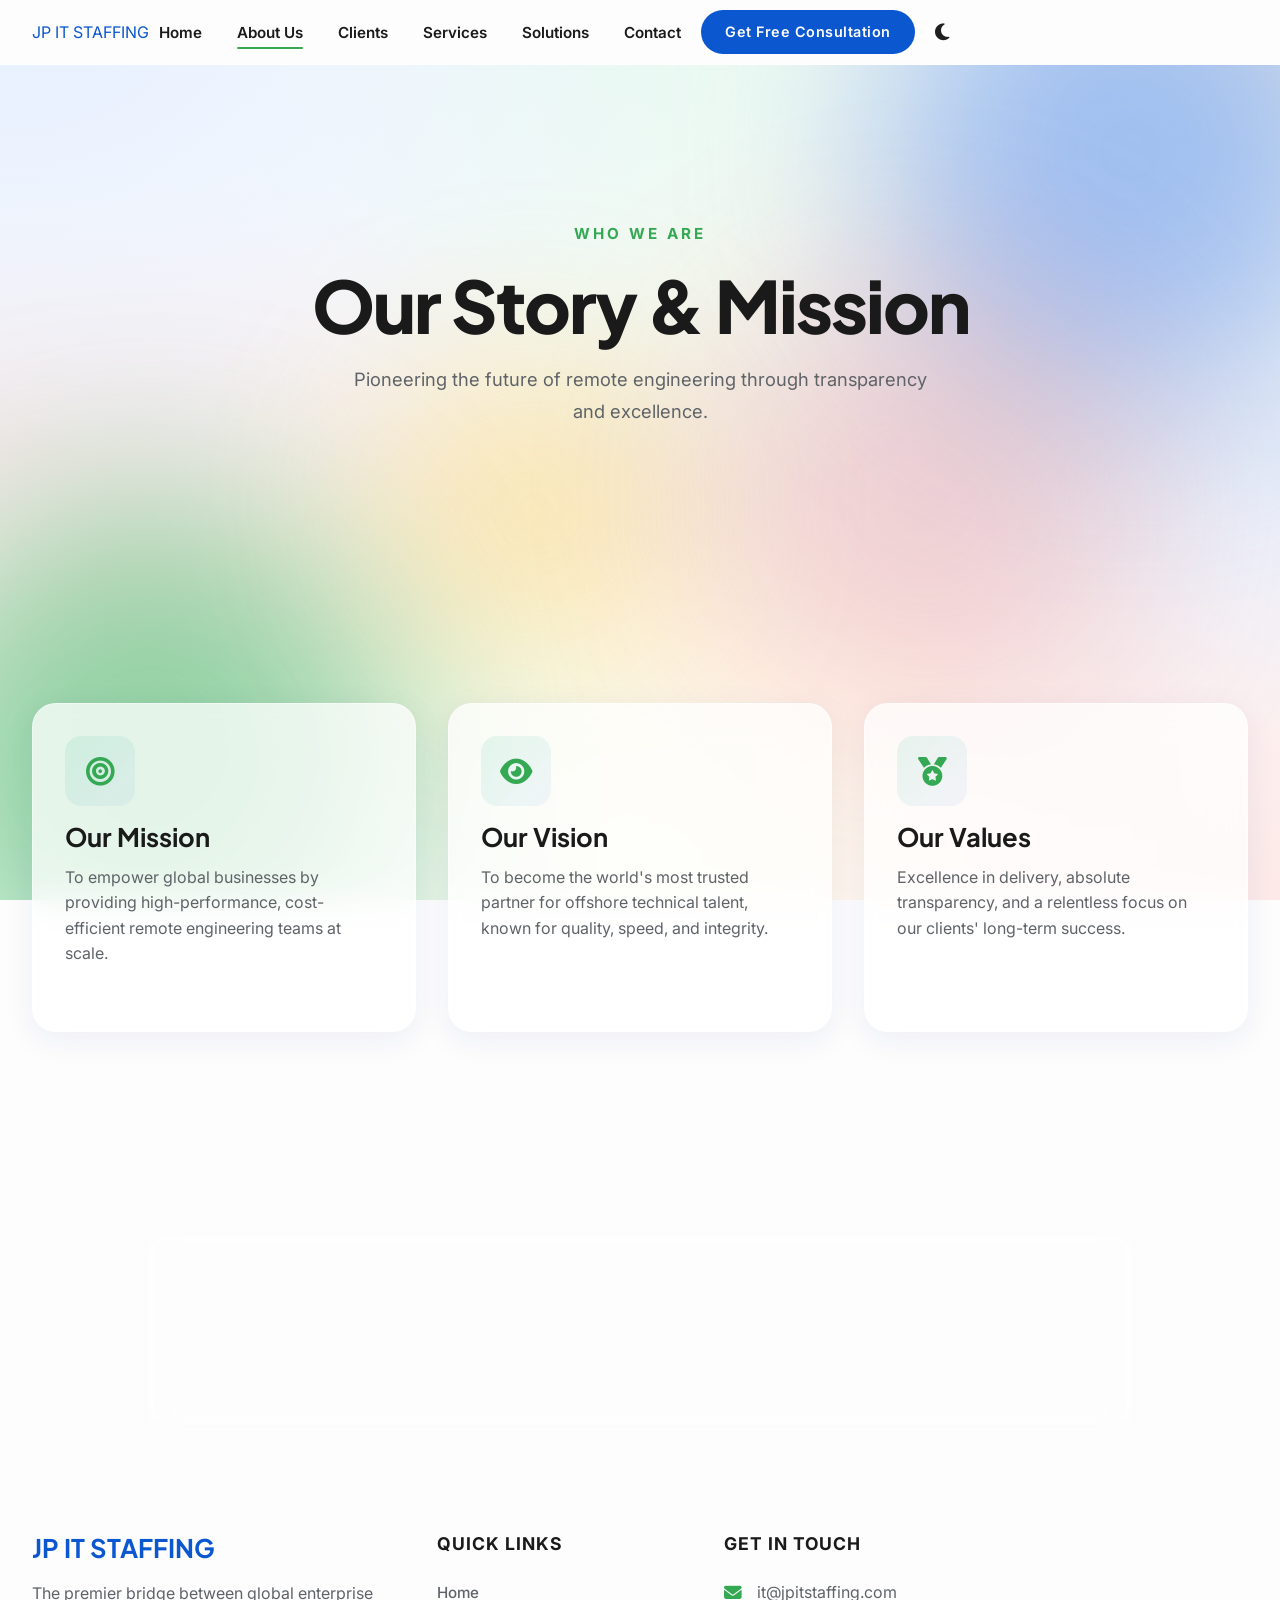
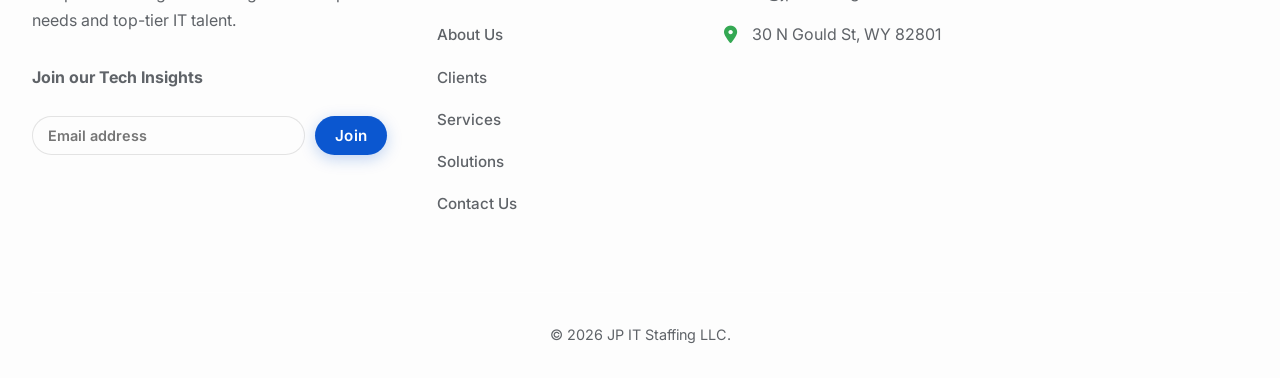
==== about.html @ 54b579f3 "added index.html" ====
<!DOCTYPE html>
<html lang="en" data-theme="light">
<head>
    <meta charset="UTF-8">
    <meta name="viewport" content="width=device-width, initial-scale=1.0">
    <meta name="description" content="About JP IT Staffing - Our Mission, Vision and Values. Bridging Global Potential with Top-Tier IT Talent.">
    <title>About Us | JP IT STAFFING</title>
    <link rel="preconnect" href="https://fonts.googleapis.com">
    <link rel="preconnect" href="https://fonts.gstatic.com" crossorigin>
    <link href="https://fonts.googleapis.com/css2?family=Inter:wght@300;400;500;600;700&family=Plus+Jakarta+Sans:wght@600;700;800&display=swap" rel="stylesheet">
    <link rel="stylesheet" href="https://cdnjs.cloudflare.com/ajax/libs/font-awesome/6.4.0/css/all.min.css">
    <link rel="stylesheet" href="style.css">
</head>
<body>
    <div class="background-decor" aria-hidden="true">
        <div class="shape-blob blob-1"></div>
        <div class="shape-blob blob-2"></div>
        <div class="shape-blob blob-3"></div>
        <div class="shape-blob blob-4"></div>
    </div>

    <!-- Header -->
    <!-- Header Top Utility Bar -->
    <div class="header-top">
        <div class="container">
            <a href="#"><i class="far fa-question-circle"></i> Help & FAQs</a>
            <a href="contact.html"><i class="far fa-paper-plane"></i> Contact us</a>
        </div>
    </div>

    <header id="header" class="header blur-header">
        <div class="container">
            <div class="logo">
                <a href="index.html">JP IT STAFFING</a>
            </div>
            <nav class="nav-menu">
                <ul>
                    <li><a href="index.html">Home</a></li>
                    <li><a href="about.html" class="active">About Us</a></li>
                    <li><a href="clients.html">Clients</a></li>
                    <li><a href="services.html">Services</a></li>
                    <li><a href="solutions.html">Solutions</a></li>
                    <li><a href="contact.html">Contact</a></li>
                </ul>
            </nav>
            <div class="nav-actions">
                <a href="contact.html" class="btn btn-nav">Get Free Consultation</a>
                <button id="theme-toggle" class="theme-toggle" aria-label="Toggle Dark Mode">
                    <i class="fas fa-moon"></i>
                </button>
                <div class="mobile-toggle">
                    <i class="fas fa-bars"></i>
                </div>
            </div>
        </div>
    </header>

    <!-- Page Title / Hero Lite -->
    <section class="section bg-gradient-light pt-xl">
        <div class="container">
            <div class="section-title text-center fade-in">
                <span class="subtitle">Who We Are</span>
                <h1>Our Story & Mission</h1>
                <p class="section-desc">Pioneering the future of remote engineering through transparency and excellence.</p>
            </div>
        </div>
    </section>

    <!-- 05: About Us (Trust Section) -->
    <section id="about" class="section">
        <div class="container">
            <div class="cards-grid">
                <article class="glass-card feature-card fade-in-up">
                    <div class="card-icon-wrapper"><i class="fas fa-bullseye"></i></div>
                    <h3>Our Mission</h3>
                    <p>To empower global businesses by providing high-performance, cost-efficient remote engineering teams at scale.</p>
                </article>
                <article class="glass-card feature-card fade-in-up delay-1">
                    <div class="card-icon-wrapper"><i class="fas fa-eye"></i></div>
                    <h3>Our Vision</h3>
                    <p>To become the world's most trusted partner for offshore technical talent, known for quality, speed, and integrity.</p>
                </article>
                <article class="glass-card feature-card fade-in-up delay-2">
                    <div class="card-icon-wrapper"><i class="fas fa-medal"></i></div>
                    <h3>Our Values</h3>
                    <p>Excellence in delivery, absolute transparency, and a relentless focus on our clients' long-term success.</p>
                </article>
            </div>
        </div>
    </section>

    <!-- Strategic CTA Section -->
    <section class="cta-section">
        <div class="container">
            <div class="glass-card cta-banner fade-in-up">
                <div class="cta-text">
                    <h2>Ready to Build Your <span class="text-gradient">Core Team?</span></h2>
                    <p>Connect with our strategists to define your talent roadmap.</p>
                </div>
                <div class="cta-actions">
                    <a href="contact.html" class="btn btn-primary glow-btn">Start the Conversation</a>
                </div>
            </div>
        </div>
    </section>

    <!-- Footer -->
    <footer id="contact" class="footer">
        <div class="container footer-content">
            <div class="footer-grid">
                <div class="footer-col brand-col">
                    <h3>JP IT STAFFING</h3>
                    <p>The premier bridge between global enterprise needs and top-tier IT talent.</p>
                    <div class="footer-newsletter">
                        <p><strong>Join our Tech Insights</strong></p>
                        <form class="newsletter-form" id="newsletter-form">
                            <input type="email" name="email" placeholder="Email address" class="form-control" required>
                            <button type="submit" class="btn btn-primary btn-sm">Join</button>
                        </form>
                    </div>
                </div>

                <div class="footer-col">
                    <h4>Quick Links</h4>
                    <ul>
                        <li><a href="index.html">Home</a></li>
                        <li><a href="about.html">About Us</a></li>
                        <li><a href="clients.html">Clients</a></li>
                        <li><a href="services.html">Services</a></li>
                        <li><a href="solutions.html">Solutions</a></li>
                        <li><a href="contact.html">Contact Us</a></li>
                    </ul>
                </div>

                <div class="footer-col">
                    <h4>Get In Touch</h4>
                    <ul class="contact-list">
                        <li><i class="fas fa-envelope"></i> it@jpitstaffing.com</li>
                        <li><i class="fas fa-map-marker-alt"></i> 30 N Gould St, WY 82801</li>
                    </ul>
                </div>
            </div>
            <div class="footer-bottom">
                <p>&copy; 2026 JP IT Staffing LLC.</p>
            </div>
        </div>
    </footer>

    <!-- Discovery Call Modal -->
    <div id="discovery-modal" class="modal-overlay hidden">
        <div class="modal-content glass-card scale-up">
            <button class="modal-close" id="close-discovery-modal"><i class="fas fa-times"></i></button>
            <h2>Book Your Discovery Call</h2>
            <form id="discovery-form" class="modal-form">
                <input type="text" name="name" placeholder="Full Name" class="form-control" required>
                <input type="email" name="email" placeholder="Company Email" class="form-control" required>
                <textarea name="message" placeholder="Requirements..." class="form-control" rows="3"></textarea>
                <button type="submit" class="btn btn-primary glow-btn btn-wide">Submit Requirement</button>
            </form>
        </div>
    </div>

    <script src="script.js"></script>
</body>
</html>
---- style.css ----
/* ========================================
   VARIABLES & BASE STYLES
   ======================================== */
:root {
    /* Ultra Modern Premium Palette */
    --primary-color: #0b57d0;
    /* Google Blue */
    --primary-deep: #062e6b;
    --primary-light: #e8f0fe;
    --secondary-color: #34a853;
    /* Google Green */
    --accent-blue: #4285f4;
    --accent-glow: rgba(66, 133, 244, 0.2);

    /* Colorful Mesh Palette */
    --mesh-1: hsla(217, 100%, 95%, 1);
    --mesh-2: hsla(142, 69%, 95%, 1);
    --mesh-3: hsla(45, 100%, 95%, 1);
    --mesh-4: hsla(4, 82%, 95%, 1);

    /* Text & Surfaces */
    --text-main: #1f1f1f;
    --text-light: #5f6368;
    --text-heading: #1a1a1a;
    --bg-white: #fdfdfd;
    /* Refined Premium White */
    --bg-surface: #f8f9fa;
    --bg-gradient: linear-gradient(180deg, #ffffff 0%, #f1f3f4 100%);

    /* Glassmorphism Refined */
    --glass-bg: rgba(255, 255, 255, 0.75);
    --glass-border: rgba(255, 255, 255, 0.4);
    --glass-shadow: 0 8px 32px 0 rgba(31, 38, 135, 0.07);

    /* Typography */
    --font-heading: 'Plus Jakarta Sans', sans-serif;
    --font-body: 'Inter', sans-serif;

    /* FX & Transitions */
    --radius-lg: 32px;
    --radius-md: 24px;
    --transition: all 0.4s cubic-bezier(0.4, 0, 0.2, 1);
    --transition-spring: all 0.6s cubic-bezier(0.34, 1.56, 0.64, 1);

    /* Whitespace */
    --spacing-xs: 8px;
    --spacing-sm: 16px;
    --spacing-md: 32px;
    --spacing-lg: 64px;
    --spacing-xl: 96px;
}

/* ========================================
   DARK MODE
   ======================================== */
[data-theme="dark"] {
    --primary-color: #a8c7fa;
    /* Light Google Blue for Dark Mode */
    --primary-light: rgba(11, 87, 208, 0.3);
    --secondary-color: #6dd58c;
    /* Lighter green for dark bg */
    --accent-glow: rgba(168, 199, 250, 0.15);

    /* Dark Mesh Palette */
    --mesh-1: hsla(217, 100%, 12%, 1);
    --mesh-2: hsla(142, 69%, 10%, 1);
    --mesh-3: hsla(45, 100%, 10%, 1);
    --mesh-4: hsla(4, 82%, 10%, 1);

    --bg-white: #0f172a;
    /* Deep Midnight Surface */
    --bg-gradient-light: linear-gradient(135deg, #1e293b 0%, #0f172a 100%);
    --text-main: #e2e8f0;
    /* High contrast light text */
    --text-light: #94a3b8;
    --text-heading: #ffffff;

    --glass-bg: rgba(255, 255, 255, 0.03);
    --glass-border: rgba(255, 255, 255, 0.08);

    --shadow-soft: 0 4px 12px rgba(0, 0, 0, 0.5);
    --shadow-hover: 0 12px 32px rgba(0, 0, 0, 0.6);
}

* {
    margin: 0;
    padding: 0;
    box-sizing: border-box;
}

html {
    scroll-behavior: smooth;
}

body {
    font-family: var(--font-body);
    color: var(--text-main);
    line-height: 1.7;
    background-color: var(--bg-white);
    background-image:
        radial-gradient(at 0% 0%, var(--mesh-1) 0, transparent 45%),
        radial-gradient(at 50% 0%, var(--mesh-2) 0, transparent 45%),
        radial-gradient(at 100% 0%, var(--mesh-3) 0, transparent 45%),
        radial-gradient(at 0% 50%, var(--mesh-4) 0, transparent 45%),
        radial-gradient(at 100% 50%, var(--mesh-1) 0, transparent 45%),
        radial-gradient(at 0% 100%, var(--mesh-2) 0, transparent 45%),
        radial-gradient(at 50% 100%, var(--mesh-3) 0, transparent 45%),
        radial-gradient(at 100% 100%, var(--mesh-4) 0, transparent 45%);
    background-attachment: fixed;
    overflow-x: hidden;
    -webkit-font-smoothing: antialiased;
    transition: background-color 0.4s ease, color 0.4s ease;
}

h1,
h2,
h3,
h4,
h5,
h6 {
    font-family: var(--font-heading);
    color: var(--text-heading);
    line-height: 1.2;
    margin-bottom: var(--spacing-sm);
}

a {
    text-decoration: none;
    color: var(--primary-color);
    transition: var(--transition);
}

ul {
    list-style: none;
}

.container {
    max-width: 1280px;
    margin: 0 auto;
    padding: 0 var(--spacing-md);
}

.section {
    padding: var(--spacing-xl) 0;
}

.section-padded-large {
    padding: 160px 0;
}

.bg-gradient-light {
    background: var(--bg-gradient-light);
}

.text-center {
    text-align: center;
}

.text-gradient {
    background: var(--gradient-text);
    -webkit-background-clip: text;
    -webkit-text-fill-color: transparent;
    background-clip: text;
}

.mt-3 {
    margin-top: var(--spacing-md);
}

.mt-auto {
    margin-top: auto;
}

/* ========================================
   GLASSMORPHISM & CARDS
   ======================================== */
.glass-card {
    background: var(--glass-bg);
    backdrop-filter: blur(16px);
    -webkit-backdrop-filter: blur(16px);
    border: 1px solid var(--glass-border);
    border-radius: var(--radius-md);
    box-shadow: var(--glass-shadow);
    transition: var(--transition-spring);
    overflow: hidden;
}

.glass-card:hover {
    transform: translateY(-12px) scale(1.02);
    box-shadow: 0 20px 40px rgba(0, 0, 0, 0.1);
    border-color: var(--primary-color);
}

/* ========================================
   TYPOGRAPHY
   ======================================== */
.section-title {
    margin-bottom: var(--spacing-lg);
}

.section-title .subtitle {
    display: inline-block;
    font-family: var(--font-body);
    font-size: 0.95rem;
    color: var(--secondary-color);
    text-transform: uppercase;
    letter-spacing: 3px;
    margin-bottom: 15px;
    font-weight: 700;
}

.section-title h1 {
    font-size: 4.5rem;
    color: var(--text-heading);
    margin-bottom: var(--spacing-sm);
    letter-spacing: -2px;
    font-weight: 800;
}

.section-title h2 {
    font-size: 3rem;
    margin-bottom: 20px;
}

.pt-xl {
    padding-top: 180px !important;
    padding-bottom: 100px !important;
}

.section-desc {
    max-width: 600px;
    margin: 0 auto;
    font-size: 1.15rem;
    color: var(--text-light);
}

.lead-text {
    font-size: 1.25rem;
    color: var(--text-main);
    margin-bottom: var(--spacing-md);
}

/* ========================================
   BUTTONS & MICRO-INTERACTIONS
   ======================================== */
.btn {
    display: inline-flex;
    align-items: center;
    justify-content: center;
    padding: 16px 36px;
    border-radius: 50px;
    font-family: var(--font-body);
    font-weight: 600;
    font-size: 1.05rem;
    letter-spacing: 0.5px;
    transition: var(--transition);
    cursor: pointer;
    border: none;
    outline: none;
    position: relative;
    overflow: hidden;
}

.btn-sm {
    padding: 10px 24px;
    font-size: 0.95rem;
}

.btn-wide {
    width: 100%;
}

.btn-primary {
    background: var(--primary-color);
    color: #ffffff;
    box-shadow: 0 4px 15px rgba(11, 87, 208, 0.25);
}

.btn-secondary {
    background: transparent;
    color: var(--primary-color);
    border: 2px solid var(--primary-color);
}

[data-theme="dark"] .btn-secondary {
    color: #ffffff;
    border: 2px solid #ffffff;
}

/* Dark Mode Toggle */
.theme-toggle {
    background: transparent;
    border: none;
    color: var(--text-main);
    font-size: 1.2rem;
    cursor: pointer;
    transition: var(--transition);
}

.theme-toggle:hover {
    color: var(--secondary-color);
    transform: rotate(15deg);
}

/* Header Adjustments */
/* Global Header Utility Bar */
.header-top {
    background: #064ead;
    padding: 8px 0;
    border-bottom: 1px solid rgba(255, 255, 255, 0.1);
}

.header-top .container {
    display: flex;
    justify-content: flex-end;
    gap: 30px;
}

.header-top a {
    color: var(--text-light);
    font-size: 0.85rem;
    display: flex;
    align-items: center;
    gap: 8px;
    font-weight: 500;
}

[data-theme="dark"] .header-top a {
    color: rgba(255, 255, 255, 0.8);
}

.header-top a:hover {
    color: var(--primary-color);
}

.header {
    position: fixed;
    top: 40px;
    /* Offset for top bar */
    left: 0;
    width: 100%;
    z-index: 1000;
    transition: var(--transition);
    padding: 20px 0;
    background: transparent;
}

.header.blur-header {
    background: var(--bg-white);
    backdrop-filter: blur(12px);
    -webkit-backdrop-filter: blur(12px);
    border-bottom: 1px solid var(--glass-border);
    padding: 10px 0;
    top: 0;
    /* Sticky to top when scrolled */
}

[data-theme="dark"] .header.blur-header {
    background: rgba(0, 26, 61, 0.95);
}

.header .container {
    display: flex;
    align-items: center;
    gap: 20px;
}

.logo {
    margin-right: -10px;
}

.theme-toggle {
    margin-right: auto; /* Pushes the menu and actions to the right */
    background: transparent;
    border: none;
    color: var(--text-main);
    font-size: 1.2rem;
    cursor: pointer;
    transition: var(--transition);
    display: flex;
    align-items: center;
    justify-content: center;
    padding: 5px;
}

.nav-menu ul {
    display: flex;
    gap: 35px;
}

.nav-menu a {
    font-size: 0.95rem;
    font-weight: 600;
    color: var(--text-heading);
    position: relative;
    padding-bottom: 5px;
}

.nav-menu a::after {
    content: '';
    position: absolute;
    bottom: -2px;
    left: 0;
    width: 0%;
    height: 2px;
    background-color: var(--secondary-color);
    transition: var(--transition);
    border-radius: 2px;
}

.nav-menu a:hover::after,
.nav-menu a.active::after {
    width: 100%;
}

.nav-actions {
    display: flex;
    align-items: center;
    gap: 15px;
}

.mobile-toggle {
    display: none; /* Hide on desktop */
    font-size: 1.5rem;
    cursor: pointer;
    color: var(--text-heading);
    padding: 5px;
}

.btn-nav {
    padding: 10px 24px;
    font-size: 0.9rem;
    background: var(--primary-color);
    color: white;
}

.btn-nav:hover {
    background: var(--secondary-color);
    transform: translateY(-2px);
    box-shadow: 0 6px 15px var(--accent-glow);
}

/* Header Colors for Contact Page Overlay */
.contact-page .header:not(.blur-header) .nav-menu a,
.contact-page .header:not(.blur-header) .theme-toggle,
.contact-page .header:not(.blur-header) .mobile-toggle,
.contact-page .header:not(.blur-header) .logo a {
    color: var(--primary-color);
}

/* ========================================
   NEW PREMIUM CONTACT PAGE UI
   ======================================== */
.contact-page-wrapper {
    min-height: 100vh;
    padding: 160px 0 100px;
    background: transparent;
    position: relative;
    overflow: hidden;
}

.contact-split-container {
    display: grid;
    grid-template-columns: 1fr 1.2fr;
    gap: 80px;
    align-items: flex-start;
}

.contact-info-side {
    z-index: 2;
}

.contact-info-side h1 {
    font-size: 4rem;
    margin-bottom: 24px;
    letter-spacing: -2px;
}

.contact-info-side .lead {
    font-size: 1.2rem;
    color: var(--text-light);
    margin-bottom: 48px;
    max-width: 500px;
}

.contact-methods-stack {
    display: flex;
    flex-direction: column;
    gap: 32px;
}

.contact-method-item {
    display: flex;
    align-items: flex-start;
    gap: 20px;
}

.method-icon {
    width: 60px;
    height: 60px;
    background: var(--primary-light);
    border-radius: 16px;
    display: flex;
    align-items: center;
    justify-content: center;
    color: var(--primary-color);
    font-size: 1.5rem;
    flex-shrink: 0;
}

.method-details h3 {
    font-size: 1.25rem;
    margin-bottom: 8px;
}

.method-details p {
    color: var(--text-light);
    font-size: 1rem;
}

.contact-form-side {
    z-index: 2;
}

.contact-form-card {
    padding: 60px;
    background: var(--glass-bg);
    border: 1px solid var(--glass-border);
    backdrop-filter: blur(20px);
    -webkit-backdrop-filter: blur(20px);
    border-radius: var(--radius-lg);
    box-shadow: 0 40px 100px rgba(0, 0, 0, 0.08);
}

.contact-form-card h2 {
    margin-bottom: 32px;
}

.form-grid {
    display: grid;
    grid-template-columns: 1fr 1fr;
    gap: 24px;
}

.form-full {
    grid-column: span 2;
}

.contact-form-card .form-control {
    width: 100%;
    padding: 18px 24px;
    background: rgba(255, 255, 255, 0.8);
    border: 1px solid rgba(0, 0, 0, 0.08);
    border-radius: 16px;
    font-size: 1rem;
    transition: var(--transition);
}

[data-theme="dark"] .contact-form-card .form-control {
    background: rgba(255, 255, 255, 0.05);
    border-color: rgba(255, 255, 255, 0.1);
    color: white;
}

.contact-form-card .form-control:focus {
    border-color: var(--primary-color);
    background: white;
    outline: none;
    box-shadow: 0 0 0 4px var(--accent-glow);
}

@media (max-width: 992px) {
    .contact-split-container {
        grid-template-columns: 1fr;
        gap: 60px;
    }

    .contact-info-side {
        text-align: center;
    }

    .contact-info-side .lead {
        margin: 0 auto 48px;
    }

    .contact-method-item {
        flex-direction: column;
        align-items: center;
        text-align: center;
    }

    .contact-form-card {
        padding: 40px 30px;
    }
}

@media (max-width: 600px) {
    .form-grid {
        grid-template-columns: 1fr;
    }
    .form-full {
        grid-column: span 1;
    }
}

/* Glow Hero */
.hero {
    position: relative;
    height: 100vh;
    min-height: 800px;
    display: flex;
    align-items: center;
    justify-content: center;
    overflow: hidden;
}

.hero-overlay {
    position: absolute;
    top: 0;
    left: 0;
    width: 100%;
    height: 100%;
    background: radial-gradient(circle at center, rgba(255, 255, 255, 0.3) 0%, rgba(11, 87, 208, 0.03) 100%);
    backdrop-filter: saturate(1.2);
    z-index: -1;
}

.hero-content {
    position: relative;
    z-index: 2;
    width: 100%;
}

.hero-text {
    max-width: 800px;
    margin: 0 auto;
    color: var(--text-main);
}

.hero-text h1 {
    font-size: 4.5rem;
    color: var(--text-heading);
    margin-bottom: var(--spacing-sm);
    letter-spacing: -2px;
    font-weight: 800;
}

.hero-text p {
    font-size: 1.3rem;
    margin-bottom: var(--spacing-md);
    color: var(--text-light);
    font-weight: 400;
}

/* Global Background Decorations */
.background-decor {
    position: fixed;
    top: 0;
    left: 0;
    width: 100%;
    height: 100%;
    overflow: hidden;
    z-index: -3;
    pointer-events: none;
}

.shape-blob {
    position: absolute;
    width: 500px;
    height: 500px;
    filter: blur(100px);
    border-radius: 50%;
    opacity: 0.5;
    animation: blobMove 25s infinite alternate ease-in-out;
}

.blob-1 {
    top: -100px;
    right: -100px;
    background: #4285f4;
}

.blob-2 {
    bottom: -100px;
    left: -100px;
    background: #34a853;
    animation-delay: -7s;
}

.blob-3 {
    top: 40%;
    left: 30%;
    width: 300px;
    height: 300px;
    background: #fbbc04;
    animation-delay: -12s;
    opacity: 0.3;
}

.blob-4 {
    bottom: 20%;
    right: 10%;
    width: 450px;
    height: 450px;
    background: #ea4335;
    animation-delay: -18s;
    opacity: 0.2;
}

@keyframes blobMove {
    0% {
        transform: translate(0, 0) scale(1);
    }

    100% {
        transform: translate(100px, 50px) scale(1.2);
    }
}

.hero-buttons {
    display: flex;
    justify-content: center;
    gap: 24px;
    margin-top: 40px;
}

.btn-primary.glow-btn::before {
    content: '';
    position: absolute;
    top: 0;
    left: 0;
    width: 100%;
    height: 100%;
    background: var(--primary-color);
    filter: blur(15px);
    opacity: 0;
    transition: var(--transition);
    z-index: -1;
}

.btn-primary.glow-btn:hover::before {
    opacity: 0.4;
}

/* Components Layouts */
.cards-grid {
    display: grid;
    grid-template-columns: repeat(auto-fit, minmax(280px, 1fr));
    gap: var(--spacing-md);
    padding-top: var(--spacing-sm);
}

.feature-card {
    padding: var(--spacing-md);
    display: flex;
    flex-direction: column;
    height: 100%;
}

.card-icon-wrapper {
    width: 70px;
    height: 70px;
    background: linear-gradient(135deg, rgba(16, 185, 129, 0.1) 0%, rgba(37, 99, 235, 0.05) 100%);
    border-radius: 16px;
    display: flex;
    align-items: center;
    justify-content: center;
    margin-bottom: var(--spacing-sm);
    color: var(--secondary-color);
    font-size: 1.8rem;
    transition: var(--transition);
}

.feature-card:hover .card-icon-wrapper {
    background: var(--secondary-color);
    color: #ffffff;
    transform: scale(1.05) rotate(5deg);
}

.feature-card h3 {
    font-size: 1.6rem;
    margin-bottom: 12px;
}

.feature-card p {
    margin-bottom: var(--spacing-md);
    flex-grow: 1;
    color: var(--text-light);
    line-height: 1.6;
}

/* AI Talent Match Section */
.ai-box {
    padding: 40px;
    text-align: center;
}

.ai-box h2 {
    color: var(--secondary-color);
    font-size: 2.2rem;
}

.ai-box p {
    font-size: 1.15rem;
    color: var(--text-light);
    margin-bottom: 30px;
}

.ai-input-wrapper {
    display: flex;
    flex-direction: column;
    gap: 15px;
    max-width: 700px;
    margin: 0 auto 30px;
}

.form-control {
    width: 100%;
    padding: 15px 20px;
    border: 1px solid rgba(0, 0, 0, 0.1);
    border-radius: 10px;
    font-family: var(--font-body);
    font-size: 1.05rem;
    color: var(--text-main);
    font-weight: 600;
    background: var(--bg-white);
    outline: none;
    transition: var(--transition);
    cursor: text;
}

[data-theme="dark"] .form-control {
    border: 1px solid var(--glass-border);
    color: var(--bg-white);
}

.form-control:focus {
    border-color: var(--secondary-color);
    box-shadow: 0 0 0 3px var(--accent-glow);
}

.hidden {
    display: none !important;
}

#ai-loading {
    font-size: 1.2rem;
    color: var(--primary-color);
    font-weight: bold;
    padding: 30px;
    text-align: center;
}

.loading-dots span {
    display: inline-block;
    animation: pulse 1.4s infinite ease-in-out both;
}

.loading-dots span:nth-child(2) {
    animation-delay: 0.2s;
}

.loading-dots span:nth-child(3) {
    animation-delay: 0.4s;
}

@keyframes pulse {

    0%,
    80%,
    100% {
        transform: scale(0);
        opacity: 0;
    }

    40% {
        transform: scale(1);
        opacity: 1;
    }
}

#ai-results {
    padding-top: 30px;
    border-top: 1px dashed var(--glass-border);
}

/* Steps Section */
.steps-grid {
    display: flex;
    align-items: center;
    justify-content: center;
    gap: 20px;
    text-align: center;
    margin-top: 40px;
}

.step-card {
    flex: 1;
    padding: 40px;
}

.step-divider {
    font-size: 2rem;
    color: var(--secondary-color);
    opacity: 0.5;
}

.step-num {
    width: 60px;
    height: 60px;
    border-radius: 50%;
    background: var(--secondary-color);
    color: white;
    display: flex;
    align-items: center;
    justify-content: center;
    font-size: 1.5rem;
    font-weight: 700;
    margin: 0 auto 20px;
}

/* Talent Cards */
.talent-card {
    padding: 30px;
    display: flex;
    flex-direction: column;
    text-align: left;
}

.talent-header {
    display: flex;
    align-items: center;
    gap: 15px;
    margin-bottom: 20px;
}

.talent-avatar {
    width: 70px;
    height: 70px;
    border-radius: 50%;
    object-fit: cover;
    border: 3px solid var(--secondary-color);
    padding: 2px;
}

.talent-header h4 {
    margin: 0;
    font-size: 1.3rem;
    color: var(--text-heading);
}

.talent-header .role {
    color: var(--secondary-color);
    font-weight: 600;
    font-size: 0.9rem;
    text-transform: uppercase;
    letter-spacing: 1px;
}

.talent-body p {
    margin-bottom: 12px;
    display: flex;
    align-items: center;
    gap: 10px;
    color: var(--text-main);
    font-weight: 600;
}

.talent-body i {
    color: var(--primary-light);
    width: 22px;
    font-size: 1.2rem;
}

/* Other Custom Utils */
.scroll-indicator {
    position: absolute;
    bottom: 40px;
    left: 50%;
    transform: translateX(-50%);
    z-index: 10;
    color: var(--primary-color);
    font-size: 1.5rem;
    animation: bounceDown 2s infinite cubic-bezier(0.25, 0.8, 0.25, 1);
    opacity: 0.7;
    cursor: pointer;
    width: 50px;
    height: 50px;
    display: flex;
    align-items: center;
    justify-content: center;
    border-radius: 50%;
    background: var(--bg-white);
    box-shadow: var(--shadow-soft);
    border: 1px solid var(--glass-border);
}

@keyframes bounceDown {

    0%,
    20%,
    50%,
    80%,
    100% {
        transform: translateY(0) translateX(-50%);
    }

    40% {
        transform: translateY(-15px) translateX(-50%);
    }

    60% {
        transform: translateY(-7px) translateX(-50%);
    }
}

.client-logos-section {
    padding: 40px 0;
    background: var(--bg-white);
}

.client-logos {
    display: flex;
    flex-wrap: wrap;
    justify-content: center;
    align-items: center;
    gap: 50px;
    opacity: 0.6;
}

.client-logos img {
    max-width: 140px;
    height: auto;
    filter: grayscale(100%);
    transition: var(--transition);
    opacity: 0.8;
}

[data-theme="dark"] .client-logos img {
    filter: grayscale(100%) invert(1);
}

.client-logos img:hover {
    filter: grayscale(0%);
    opacity: 1;
    transform: scale(1.05);
}

/* Responsive */
@media (max-width: 768px) {
    .nav-menu {
        display: none;
        position: absolute;
        top: 100%;
        left: 0;
        width: 100%;
        background: var(--glass-bg);
        backdrop-filter: blur(20px);
        padding: 30px 20px;
        border-top: 1px solid var(--glass-border);
        box-shadow: var(--shadow-soft);
    }

    .nav-menu.active {
        display: block;
    }

    .nav-menu ul {
        flex-direction: column;
        align-items: flex-start;
        gap: 20px;
    }

    .mobile-toggle {
        display: block;
        color: var(--text-heading);
        cursor: pointer;
        font-size: 1.5rem;
    }

    .btn {
        padding: 18px 30px;
        font-size: 1.15rem;
        width: 100%;
    }

    .hero-buttons {
        flex-direction: column;
        gap: 20px;
        width: 100%;
    }

    .steps-grid {
        flex-direction: column;
    }

    .step-divider {
        transform: rotate(90deg);
        margin: 20px 0;
    }
}

/* Animations Trigger */
.animate-up,
.fade-in,
.fade-in-up {
    opacity: 0;
    transform: translateY(40px);
    transition: all 0.8s cubic-bezier(0.25, 0.8, 0.25, 1);
}

.fade-in {
    transform: translateY(0);
}

.visible {
    opacity: 1;
    transform: translateY(0);
}

.delay-1 {
    transition-delay: 0.15s;
}

.delay-2 {
    transition-delay: 0.3s;
}

/* Tech Stack Pills */
.pill-grid {
    display: flex;
    flex-wrap: wrap;
    gap: 20px;
    justify-content: center;
    margin-top: var(--spacing-md);
}

.glass-pill {
    background: var(--glass-bg);
    backdrop-filter: blur(15px);
    border: 1px solid var(--glass-border);
    padding: 15px 30px;
    border-radius: 50px;
    font-weight: 600;
    font-size: 1.1rem;
    color: var(--text-heading);
    display: flex;
    align-items: center;
    gap: 12px;
    box-shadow: 0 4px 15px rgba(0, 0, 0, 0.02);
    cursor: default;
    transition: var(--transition);
}

.glass-pill i {
    color: var(--secondary-color);
    font-size: 1.2rem;
}

.glass-pill:hover {
    transform: translateY(-5px);
    box-shadow: var(--shadow-soft);
    background: var(--bg-white);
}

/* ========================================
   IMPROVED FOOTER & CTA
   ======================================== */
.footer {
    background: var(--bg-white);
    color: var(--text-main);
    position: relative;
    padding-top: 80px;
    border-top: 1px solid var(--glass-border);
    transition: background-color 0.4s ease;
}

[data-theme="dark"] .footer {
    background: #0f172a;
}

.cta-section {
    padding: 100px 0 20px;
    background: var(--bg-white);
    position: relative;
    z-index: 2;
}

[data-theme="dark"] .cta-section {
    background: #111827;
}

.cta-banner {
    position: relative;
    max-width: 1000px;
    margin: 0 auto;
    background: linear-gradient(135deg, var(--primary-color) 0%, #174ea6 100%);
    padding: 60px;
    display: flex;
    justify-content: space-between;
    align-items: center;
    border-radius: 24px;
    box-shadow: 0 20px 40px rgba(11, 87, 208, 0.2);
}

.cta-text {
    flex: 1;
    margin-right: 40px;
    text-align: left;
}

.cta-text h2 {
    color: #ffffff;
    margin-bottom: 10px;
    font-size: 2.2rem;
    line-height: 1.2;
}

.cta-text p {
    color: rgba(255, 255, 255, 0.8);
    font-size: 1.1rem;
}

.footer-content {
    position: relative;
    z-index: 1;
}

.footer-grid {
    display: grid;
    grid-template-columns: 1.5fr 1fr 1fr 1fr;
    gap: 50px;
    padding-bottom: 60px;
}

.footer-col h3 {
    font-size: 1.6rem;
    color: var(--primary-color);
}

.footer-col h4 {
    font-family: var(--font-body);
    font-size: 1.1rem;
    color: var(--text-heading);
    margin-bottom: 25px;
    text-transform: uppercase;
    letter-spacing: 1px;
}

.footer-col p {
    color: var(--text-light);
    margin-bottom: 25px;
}

.footer-newsletter {
    margin-top: 30px;
    text-align: left;
}

.newsletter-form {
    display: flex;
    gap: 10px;
    margin-top: 15px;
}

.newsletter-form .form-control {
    padding: 10px 15px;
    font-size: 0.9rem;
    border-radius: 30px;
    flex-grow: 1;
}

.social-links .glass-icon {
    display: inline-flex;
    align-items: center;
    justify-content: center;
    width: 45px;
    height: 45px;
    background: var(--glass-bg);
    border: 1px solid var(--glass-border);
    border-radius: 50%;
    margin-right: 15px;
    color: var(--primary-color);
    transition: var(--transition);
}

.social-links .glass-icon:hover {
    background: var(--secondary-color);
    color: white;
    transform: translateY(-5px);
    box-shadow: 0 10px 20px var(--accent-glow);
}

.footer-col ul li {
    margin-bottom: 15px;
}

.footer-col ul li a {
    color: var(--text-light);
    font-size: 0.95rem;
    font-weight: 500;
}

.footer-col ul li a:hover {
    color: var(--secondary-color);
    padding-left: 8px;
}

.contact-list li {
    display: flex;
    align-items: center;
    gap: 15px;
    color: var(--text-light);
    margin-bottom: 15px;
}

.contact-list i {
    color: var(--secondary-color);
    font-size: 1.1rem;
}

.footer-bottom {
    border-top: 1px solid var(--glass-border);
    padding: 30px 0;
    text-align: center;
    color: var(--text-light);
    font-size: 0.9rem;
}

/* ========================================
   DISCOVERY CALL MODAL (ARRANGED PROPERLY)
   ======================================== */
.modal-overlay {
    position: fixed;
    top: 0;
    left: 0;
    width: 100%;
    height: 100%;
    background: rgba(0, 0, 0, 0.4);
    backdrop-filter: blur(12px);
    z-index: 99999;
    display: flex;
    align-items: center;
    justify-content: center;
    transition: var(--transition);
    opacity: 1;
    visibility: visible;
}

.modal-overlay.hidden {
    display: none;
    opacity: 0;
    visibility: hidden;
    pointer-events: none;
}

.modal-content {
    max-width: 550px;
    width: 95%;
    padding: 60px 50px;
    position: relative;
    background: var(--glass-bg);
    border: 2px solid var(--glass-border);
    border-radius: 30px;
    text-align: center;
    box-shadow: 0 50px 100px -20px rgba(0, 0, 0, 0.5);
    overflow: hidden;
}

.modal-close {
    position: absolute;
    top: 25px;
    right: 25px;
    background: transparent;
    border: none;
    color: var(--text-light);
    font-size: 1.8rem;
    cursor: pointer;
    transition: var(--transition);
    z-index: 10;
}

.modal-close:hover {
    color: var(--secondary-color);
    transform: rotate(90deg);
}

.modal-content h2 {
    font-size: 2.2rem;
    margin-bottom: 12px;
}

.modal-content p {
    color: var(--text-light);
    margin-bottom: 40px;
    font-size: 1.1rem;
    line-height: 1.5;
}

.modal-form {
    display: flex;
    flex-direction: column;
    gap: 20px;
    text-align: left;
}

.modal-form .form-group {
    display: flex;
    flex-direction: column;
    gap: 8px;
}

.modal-form .form-control {
    width: 100%;
    padding: 18px 24px;
    border-radius: 16px;
    border: 1px solid rgba(0, 0, 0, 0.1);
    font-size: 1rem;
    transition: var(--transition);
}

[data-theme="dark"] .modal-form .form-control {
    background: rgba(255, 255, 255, 0.05);
    border-color: rgba(255, 255, 255, 0.1);
    color: white;
}

.modal-form .form-control:focus {
    border-color: var(--secondary-color);
    box-shadow: 0 0 0 4px var(--accent-glow);
    outline: none;
}

#modal-success {
    display: flex;
    flex-direction: column;
    align-items: center;
    justify-content: center;
    padding: 40px 0;
    min-height: 350px;
}

.success-icon {
    font-size: 5rem;
    color: var(--secondary-color);
    margin-bottom: 25px;
    animation: bounceIn 0.6s ease;
}

@keyframes bounceIn {
    0% {
        transform: scale(0.3);
        opacity: 0;
    }

    50% {
        transform: scale(1.05);
        opacity: 1;
    }

    70% {
        transform: scale(0.9);
    }

    100% {
        transform: scale(1);
    }
}

@keyframes scaleUp {
    from {
        transform: translateY(30px) scale(0.95);
        opacity: 0;
    }

    to {
        transform: translateY(0) scale(1);
        opacity: 1;
    }
}

.scale-up {
    animation: scaleUp 0.5s cubic-bezier(0.25, 1, 0.4, 1);
}

/* Responsive Adjustments */
@media (max-width: 768px) {
    .modal-content {
        padding: 50px 30px;
        border-radius: 24px;
    }

    .modal-content h2 {
        font-size: 1.8rem;
    }
}

@media (max-width: 1024px) {
    .footer-grid {
        grid-template-columns: 1fr 1fr;
    }

    .cta-banner {
        flex-direction: column;
        text-align: center;
        gap: 30px;
        padding: 40px;
    }

    .cta-text {
        margin-right: 0;
        text-align: center;
    }
}

@media (max-width: 768px) {
    .footer-grid {
        grid-template-columns: 1fr;
        gap: 40px;
    }

    .nav-menu {
        display: none;
        position: absolute;
        top: 100%;
        left: 0;
        width: 100%;
        background: var(--bg-white);
        padding: 30px;
        border-bottom: 1px solid var(--glass-border);
        box-shadow: 0 10px 30px rgba(0,0,0,0.1);
    }

    .nav-menu.active {
        display: block;
    }

    .nav-menu ul {
        flex-direction: column;
        gap: 20px;
    }

    .mobile-toggle {
        display: block;
    }

    .hero-text h1 {
        font-size: 2.8rem;
        letter-spacing: -1px;
    }

    .hero-text p {
        font-size: 1.1rem;
    }

    .hero-buttons {
        flex-direction: column;
        width: 100%;
    }

    .btn {
        width: 100%;
    }
}

/* ========================================
   CONTACT PAGE SPECIFIC STYLES
   ======================================== */
.contact-hero {
    background: #001a3d;
    padding: 180px 0 100px;
    position: relative;
    overflow: hidden;
    color: white;
}

.contact-hero .container {
    display: flex;
    align-items: center;
    justify-content: space-between;
    gap: 60px;
}

.contact-hero-content {
    flex: 1;
    z-index: 2;
}

.contact-hero-content h1 {
    font-size: 5rem;
    color: white;
    margin-bottom: 30px;
    font-weight: 800;
    letter-spacing: -1px;
}

.contact-hero-content p {
    font-size: 1.4rem;
    color: rgba(255, 255, 255, 0.9);
    max-width: 550px;
    margin-bottom: 40px;
    line-height: 1.5;
}

.contact-hero-content a {
    color: #ff8c00;
    text-decoration: underline;
    font-weight: 600;
    transition: var(--transition);
}

.contact-hero-content a:hover {
    color: white;
    text-decoration: none;
}

.contact-hero-image {
    flex: 1.2;
    position: relative;
    z-index: 2;
    display: flex;
    justify-content: flex-end;
}

.contact-hero-image img {
    max-width: 100%;
    border-radius: 0;
    box-shadow: 0 40px 100px rgba(0, 0, 0, 0.5);
}

.contact-floating-shapes {
    position: absolute;
    top: 0;
    left: 0;
    width: 100%;
    height: 100%;
    pointer-events: none;
    z-index: 1;
}

.shape-orange {
    position: absolute;
    bottom: -150px;
    left: 0;
    width: 500px;
    height: 500px;
    background: #ff7800;
    border-radius: 50% 50% 0 0;
    transform: rotate(0deg);
    z-index: 5;
    clip-path: ellipse(50% 50% at 50% 100%);
}

.shape-square-blue {
    position: absolute;
    bottom: 40px;
    right: 250px;
    width: 80px;
    height: 80px;
    background: #1a5c96;
    z-index: 6;
    border-radius: 0;
}

.shape-circle-red {
    position: absolute;
    bottom: -30px;
    right: 180px;
    width: 130px;
    height: 130px;
    background: #f12c4c;
    border-radius: 50%;
    z-index: 5;
}

.contact-cards-section {
    background: #eef2f6;
    padding: 150px 0 100px;
    position: relative;
    z-index: 4;
}

.contact-cards-grid {
    display: grid;
    grid-template-columns: repeat(auto-fit, minmax(350px, 1fr));
    gap: 30px;
}

.contact-method-card {
    background: white;
    padding: 60px 45px;
    border-radius: 0;
    transition: var(--transition-spring);
    display: flex;
    flex-direction: column;
    justify-content: flex-start;
    height: 100%;
    box-shadow: none;
    border: none;
}

.contact-method-card:hover {
    transform: none;
    box-shadow: 0 30px 60px rgba(0, 0, 0, 0.05);
}

.contact-method-card .icon {
    font-size: 3.5rem;
    color: #1a5c96;
    margin-bottom: 40px;
    height: auto;
}

.contact-method-card h3 {
    font-size: 1.6rem;
    margin-bottom: 25px;
    color: #001a3d;
    font-weight: 700;
}

.contact-method-card p {
    color: #1f1f1f;
    line-height: 1.6;
    margin-bottom: 45px;
    font-size: 1.15rem;
    font-weight: 400;
}

.contact-link {
    display: flex;
    align-items: center;
    gap: 15px;
    color: #001a3d;
    font-weight: 700;
    transition: var(--transition);
    font-size: 1rem;
    margin-top: auto;
}

.contact-link:hover {
    gap: 20px;
    color: #1a5c96;
}

.contact-link i {
    font-size: 0.9rem;
    color: #00d2d3;
}

/* Chat Widget Mockup */
.chat-widget-float {
    position: fixed;
    bottom: 40px;
    right: 40px;
    background: #001a3d;
    color: white;
    width: 70px;
    height: 70px;
    border-radius: 50%;
    display: flex;
    align-items: center;
    justify-content: center;
    font-size: 1.8rem;
    box-shadow: 0 15px 40px rgba(0, 0, 0, 0.4);
    cursor: pointer;
    z-index: 1000;
    transition: var(--transition-spring);
}

.chat-widget-float:hover {
    transform: scale(1.1) rotate(5deg);
}

.logo img {
    height: 48px;
    width: auto;
    object-fit: contain;
}

@media (max-width: 1200px) {
    .contact-hero-content h1 {
        font-size: 3.5rem;
    }

    .shape-square-blue {
        right: 180px;
    }

    .shape-circle-red {
        right: 120px;
    }
}

@media (max-width: 992px) {
    .contact-hero .container {
        flex-direction: column;
        text-align: center;
        padding-top: 50px;
    }

    .contact-hero-content p {
        margin: 0 auto 30px;
    }

    .shape-square-blue,
    .shape-circle-red {
        display: none;
    }

    .contact-hero-image {
        justify-content: center;
    }
}
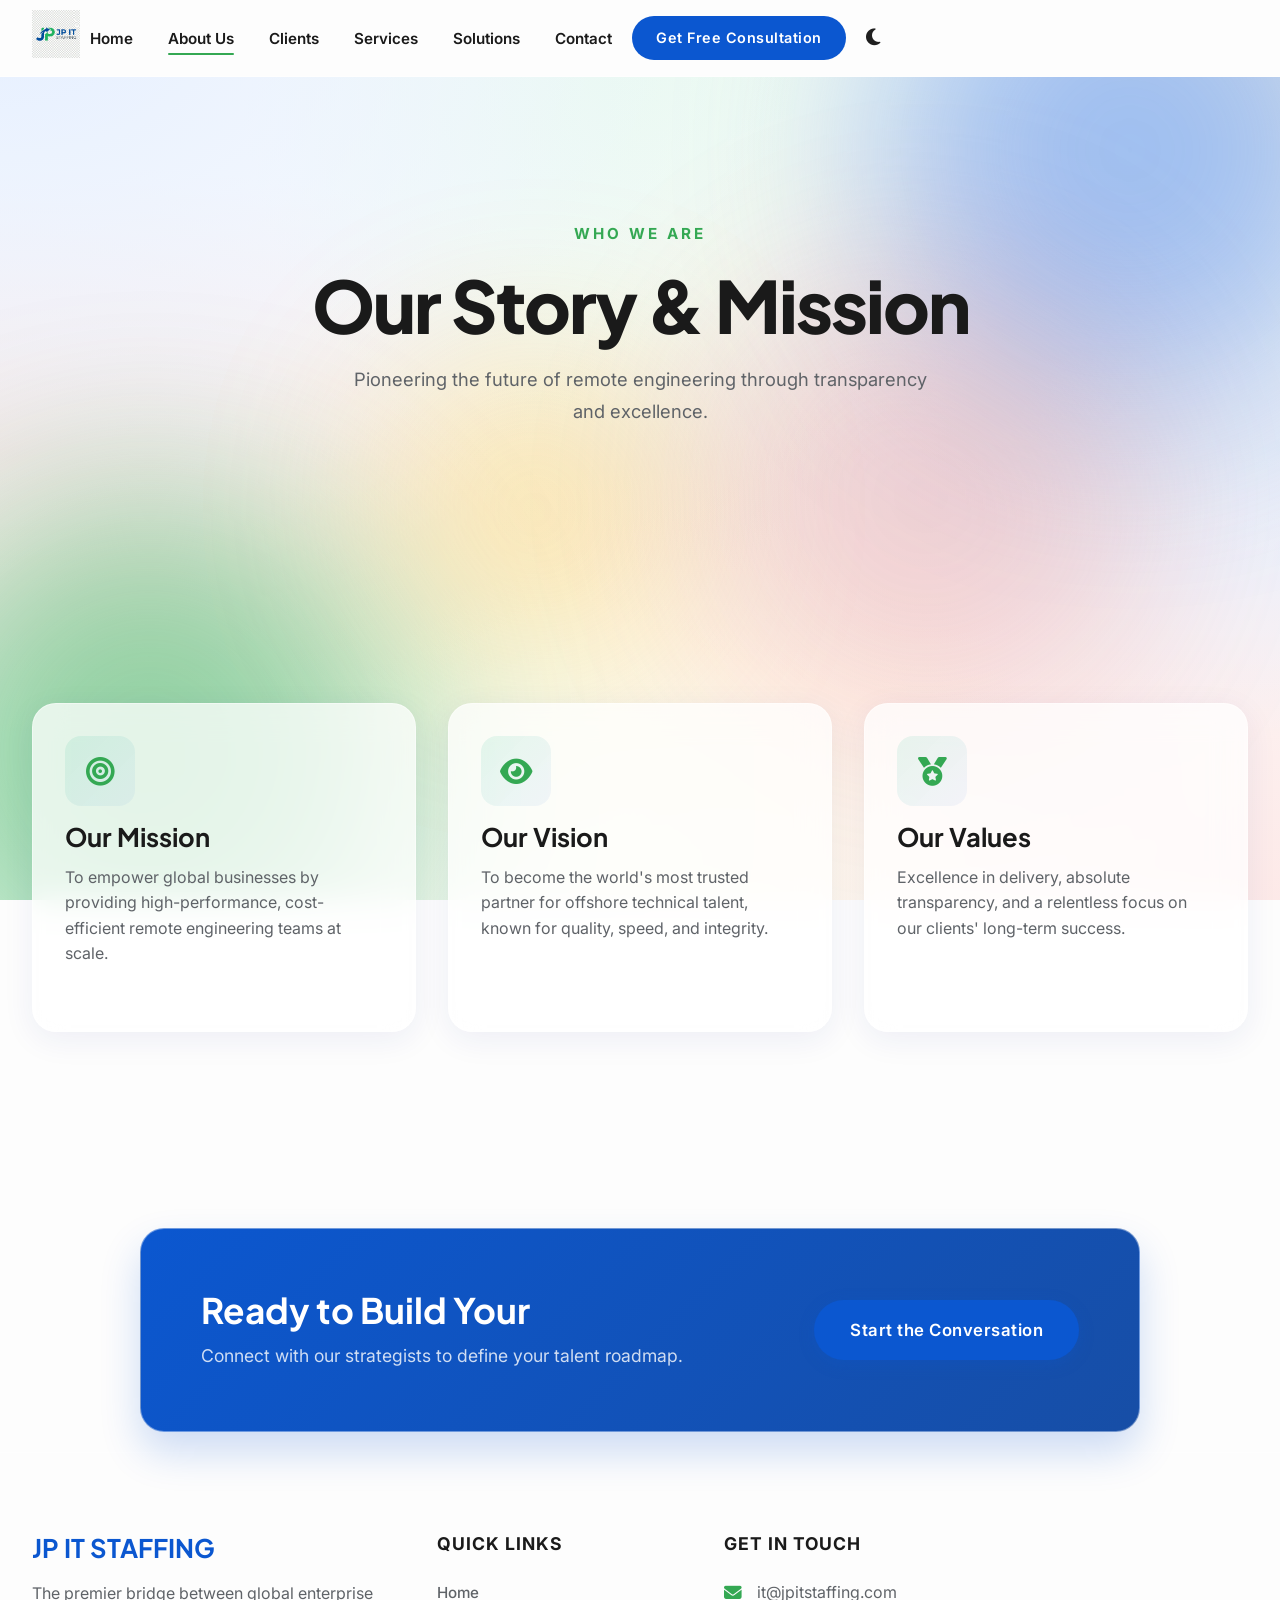
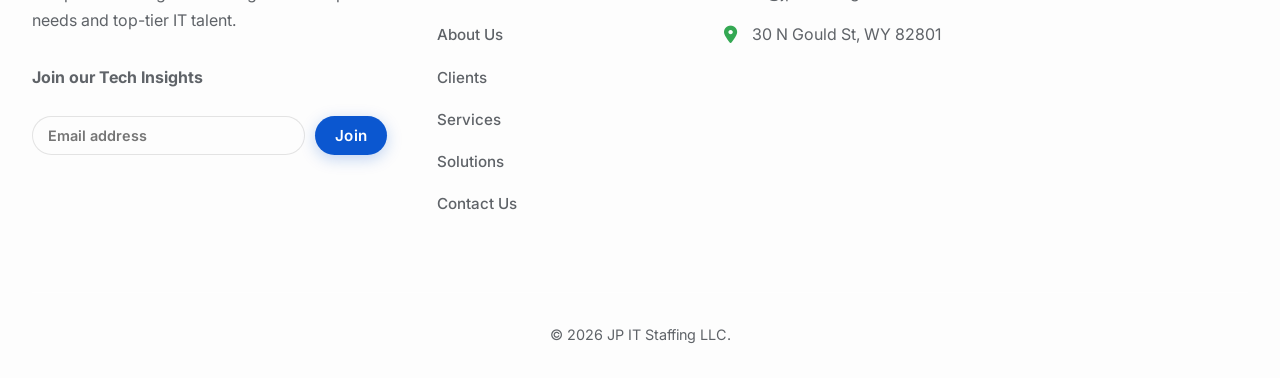
==== commit 1d9cda94: "Update about.html" ====
--- a/about.html
+++ b/about.html
@@ -31,7 +31,9 @@
     <header id="header" class="header blur-header">
         <div class="container">
             <div class="logo">
-                <a href="index.html">JP IT STAFFING</a>
+                <a href="index.html">
+                    <img src="logo.png" alt="JP IT STAFFING" style="height: 48px;">
+                </a>
             </div>
             <nav class="nav-menu">
                 <ul>
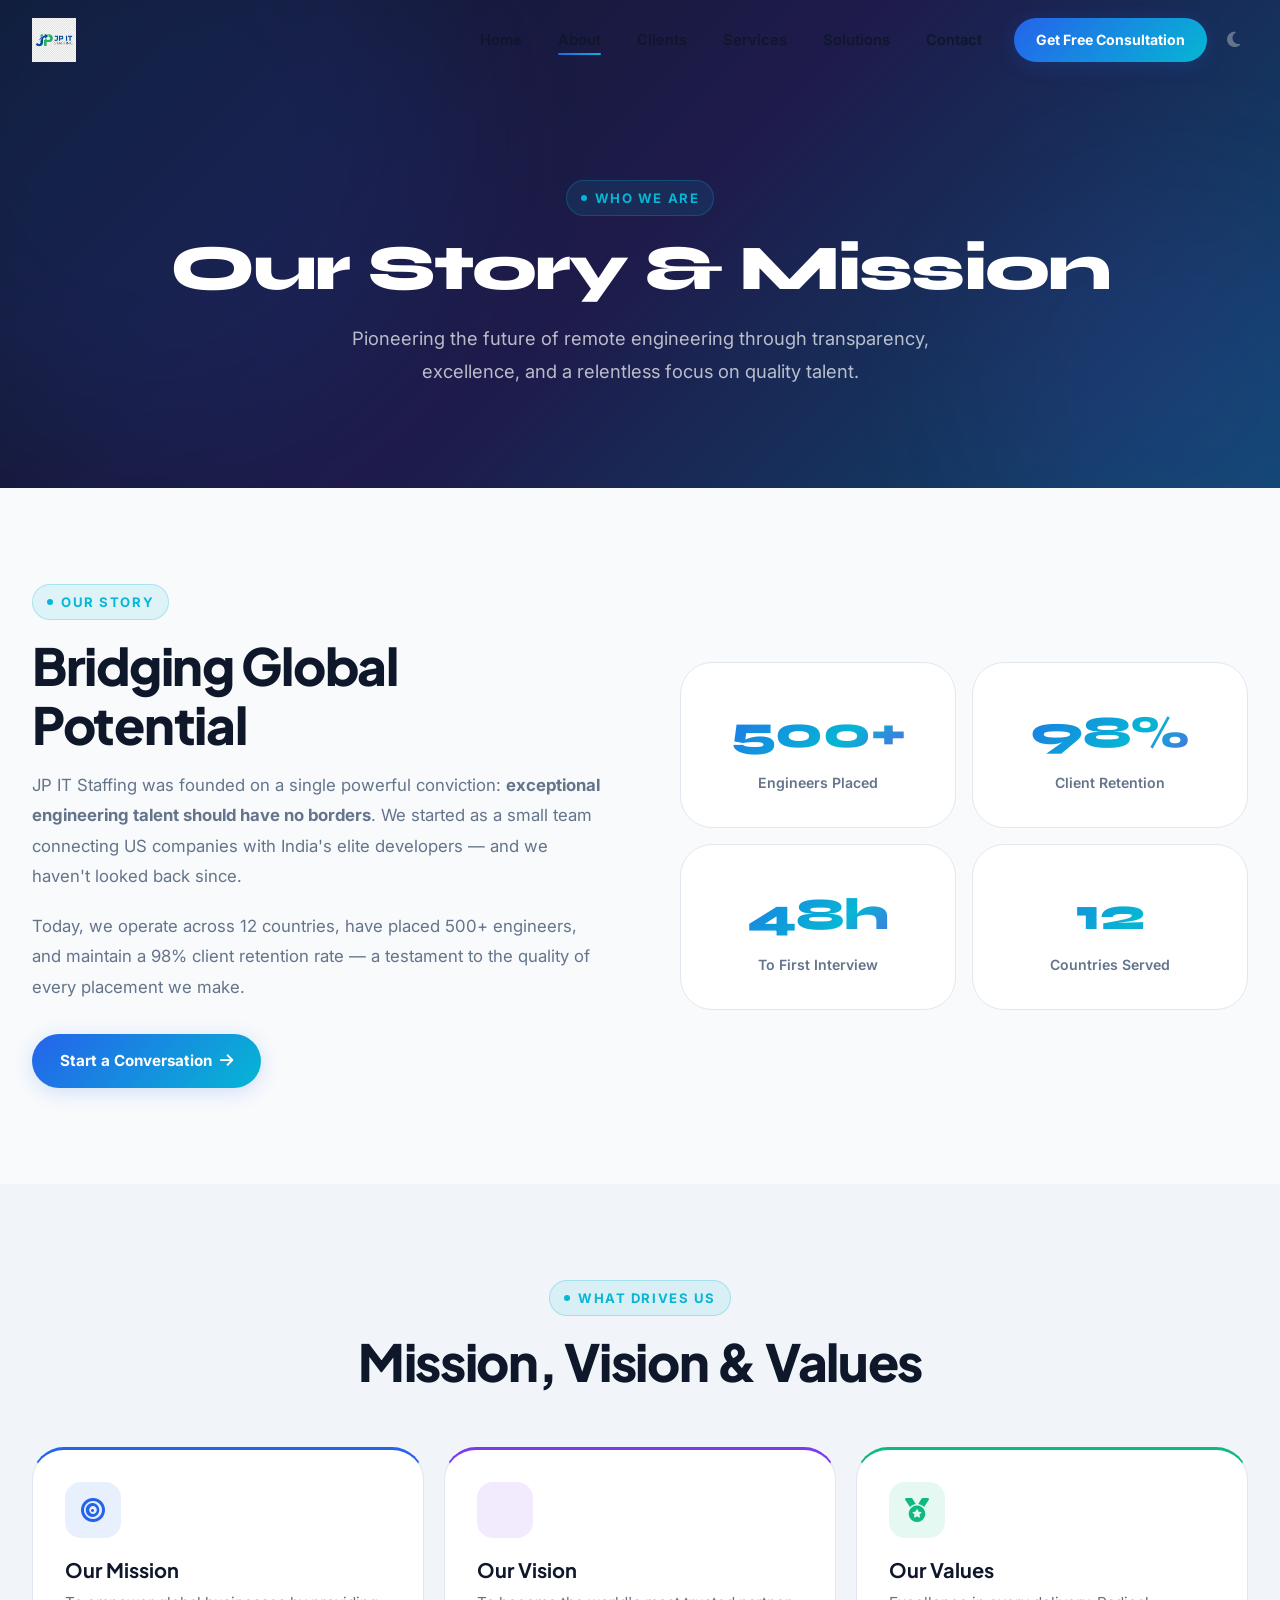
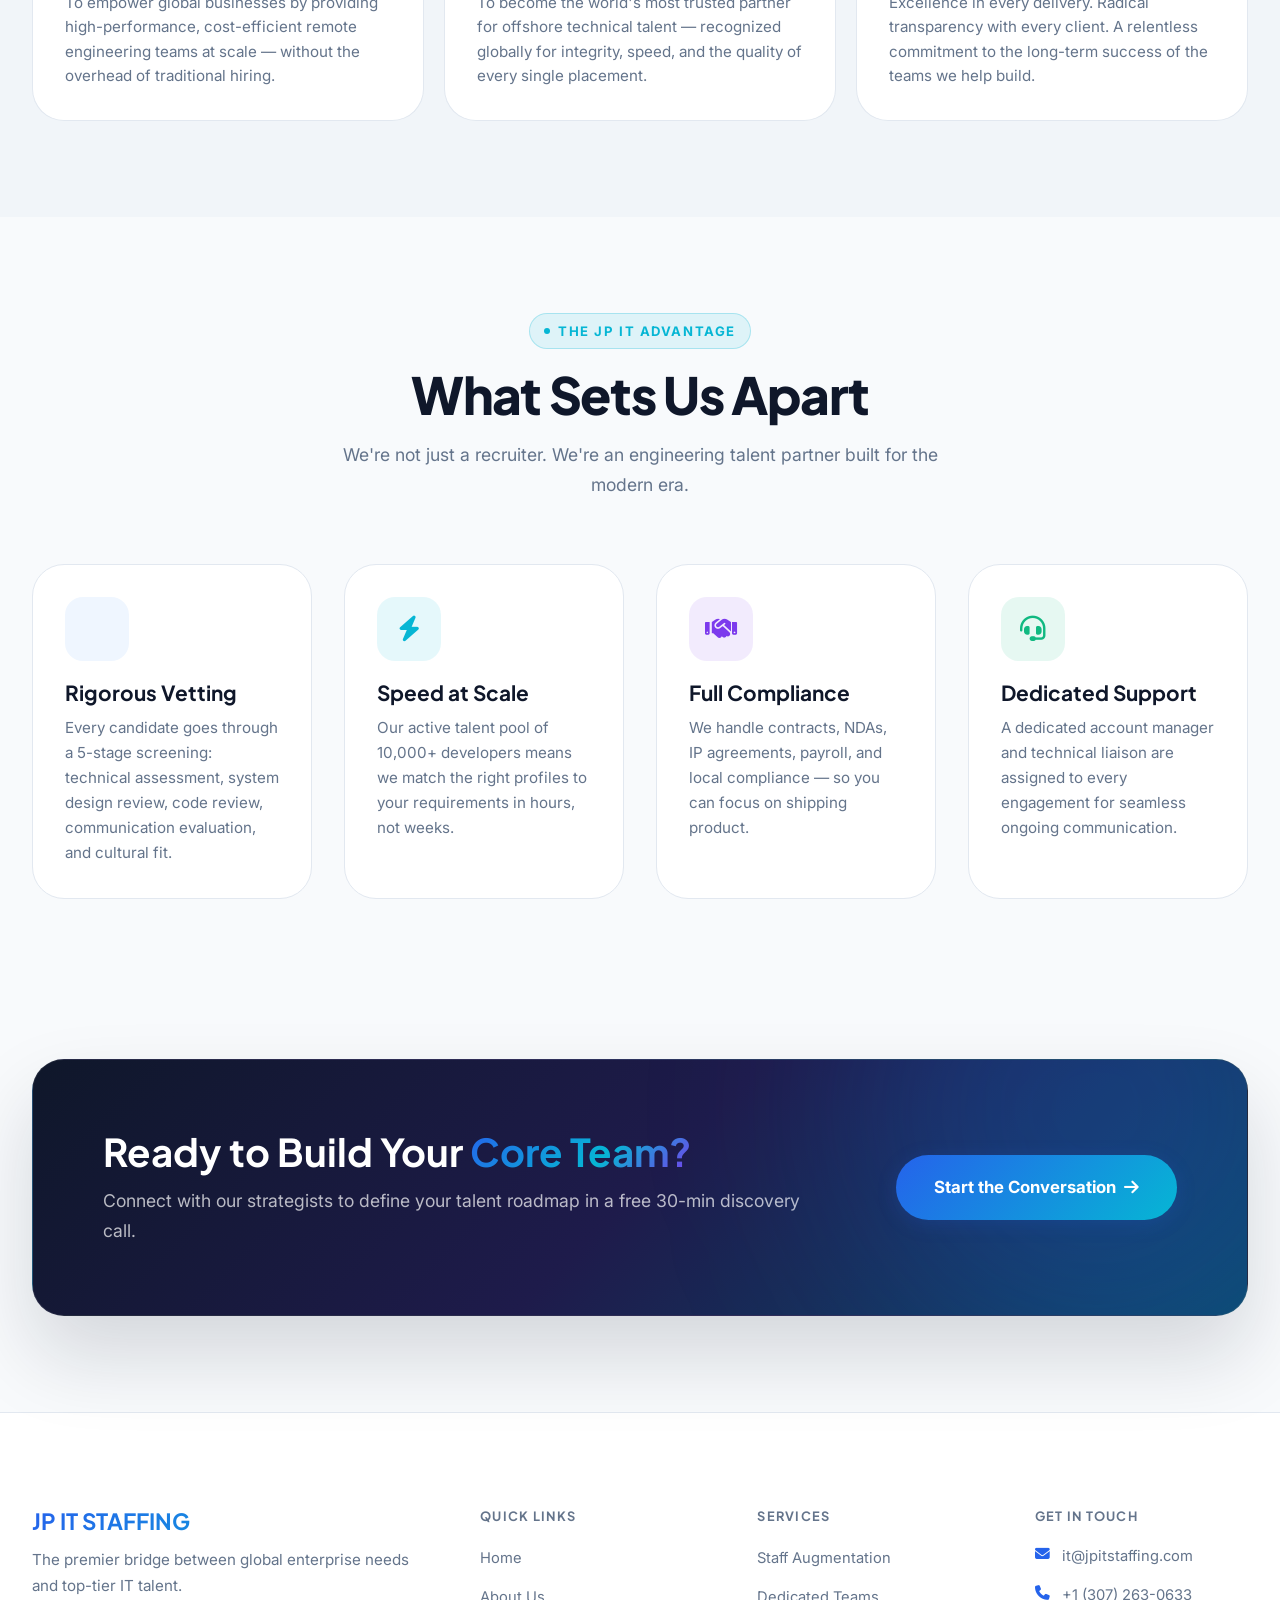
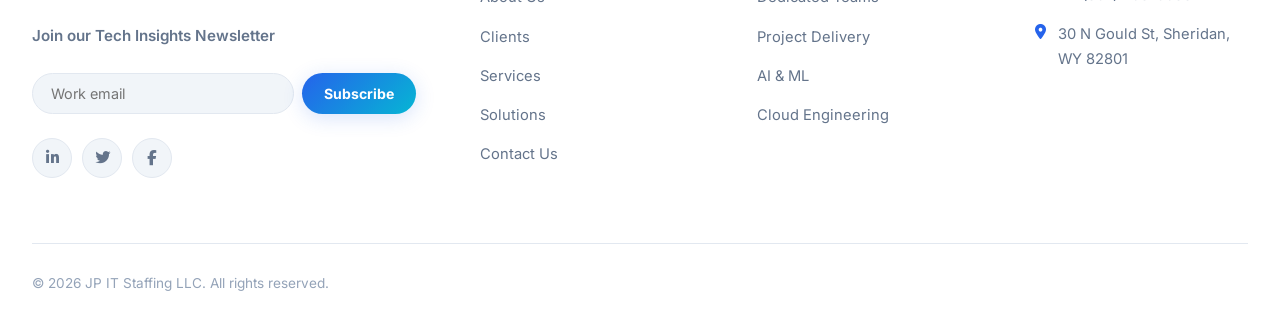
==== commit daacba5a: "added index.html" ====
--- a/about.html
+++ b/about.html
@@ -1,167 +1,223 @@
-<!DOCTYPE html>
-<html lang="en" data-theme="light">
-<head>
-    <meta charset="UTF-8">
-    <meta name="viewport" content="width=device-width, initial-scale=1.0">
-    <meta name="description" content="About JP IT Staffing - Our Mission, Vision and Values. Bridging Global Potential with Top-Tier IT Talent.">
-    <title>About Us | JP IT STAFFING</title>
-    <link rel="preconnect" href="https://fonts.googleapis.com">
-    <link rel="preconnect" href="https://fonts.gstatic.com" crossorigin>
-    <link href="https://fonts.googleapis.com/css2?family=Inter:wght@300;400;500;600;700&family=Plus+Jakarta+Sans:wght@600;700;800&display=swap" rel="stylesheet">
-    <link rel="stylesheet" href="https://cdnjs.cloudflare.com/ajax/libs/font-awesome/6.4.0/css/all.min.css">
-    <link rel="stylesheet" href="style.css">
-</head>
-<body>
-    <div class="background-decor" aria-hidden="true">
-        <div class="shape-blob blob-1"></div>
-        <div class="shape-blob blob-2"></div>
-        <div class="shape-blob blob-3"></div>
-        <div class="shape-blob blob-4"></div>
-    </div>
-
-    <!-- Header -->
-    <!-- Header Top Utility Bar -->
-    <div class="header-top">
-        <div class="container">
-            <a href="#"><i class="far fa-question-circle"></i> Help & FAQs</a>
-            <a href="contact.html"><i class="far fa-paper-plane"></i> Contact us</a>
-        </div>
-    </div>
-
-    <header id="header" class="header blur-header">
-        <div class="container">
-            <div class="logo">
-                <a href="index.html">
-                    <img src="logo.png" alt="JP IT STAFFING" style="height: 48px;">
-                </a>
-            </div>
-            <nav class="nav-menu">
-                <ul>
-                    <li><a href="index.html">Home</a></li>
-                    <li><a href="about.html" class="active">About Us</a></li>
-                    <li><a href="clients.html">Clients</a></li>
-                    <li><a href="services.html">Services</a></li>
-                    <li><a href="solutions.html">Solutions</a></li>
-                    <li><a href="contact.html">Contact</a></li>
-                </ul>
-            </nav>
-            <div class="nav-actions">
-                <a href="contact.html" class="btn btn-nav">Get Free Consultation</a>
-                <button id="theme-toggle" class="theme-toggle" aria-label="Toggle Dark Mode">
-                    <i class="fas fa-moon"></i>
-                </button>
-                <div class="mobile-toggle">
-                    <i class="fas fa-bars"></i>
-                </div>
-            </div>
-        </div>
-    </header>
-
-    <!-- Page Title / Hero Lite -->
-    <section class="section bg-gradient-light pt-xl">
-        <div class="container">
-            <div class="section-title text-center fade-in">
-                <span class="subtitle">Who We Are</span>
-                <h1>Our Story & Mission</h1>
-                <p class="section-desc">Pioneering the future of remote engineering through transparency and excellence.</p>
-            </div>
-        </div>
-    </section>
-
-    <!-- 05: About Us (Trust Section) -->
-    <section id="about" class="section">
-        <div class="container">
-            <div class="cards-grid">
-                <article class="glass-card feature-card fade-in-up">
-                    <div class="card-icon-wrapper"><i class="fas fa-bullseye"></i></div>
-                    <h3>Our Mission</h3>
-                    <p>To empower global businesses by providing high-performance, cost-efficient remote engineering teams at scale.</p>
-                </article>
-                <article class="glass-card feature-card fade-in-up delay-1">
-                    <div class="card-icon-wrapper"><i class="fas fa-eye"></i></div>
-                    <h3>Our Vision</h3>
-                    <p>To become the world's most trusted partner for offshore technical talent, known for quality, speed, and integrity.</p>
-                </article>
-                <article class="glass-card feature-card fade-in-up delay-2">
-                    <div class="card-icon-wrapper"><i class="fas fa-medal"></i></div>
-                    <h3>Our Values</h3>
-                    <p>Excellence in delivery, absolute transparency, and a relentless focus on our clients' long-term success.</p>
-                </article>
-            </div>
-        </div>
-    </section>
-
-    <!-- Strategic CTA Section -->
-    <section class="cta-section">
-        <div class="container">
-            <div class="glass-card cta-banner fade-in-up">
-                <div class="cta-text">
-                    <h2>Ready to Build Your <span class="text-gradient">Core Team?</span></h2>
-                    <p>Connect with our strategists to define your talent roadmap.</p>
-                </div>
-                <div class="cta-actions">
-                    <a href="contact.html" class="btn btn-primary glow-btn">Start the Conversation</a>
-                </div>
-            </div>
-        </div>
-    </section>
-
-    <!-- Footer -->
-    <footer id="contact" class="footer">
-        <div class="container footer-content">
-            <div class="footer-grid">
-                <div class="footer-col brand-col">
-                    <h3>JP IT STAFFING</h3>
-                    <p>The premier bridge between global enterprise needs and top-tier IT talent.</p>
-                    <div class="footer-newsletter">
-                        <p><strong>Join our Tech Insights</strong></p>
-                        <form class="newsletter-form" id="newsletter-form">
-                            <input type="email" name="email" placeholder="Email address" class="form-control" required>
-                            <button type="submit" class="btn btn-primary btn-sm">Join</button>
-                        </form>
-                    </div>
-                </div>
-
-                <div class="footer-col">
-                    <h4>Quick Links</h4>
-                    <ul>
-                        <li><a href="index.html">Home</a></li>
-                        <li><a href="about.html">About Us</a></li>
-                        <li><a href="clients.html">Clients</a></li>
-                        <li><a href="services.html">Services</a></li>
-                        <li><a href="solutions.html">Solutions</a></li>
-                        <li><a href="contact.html">Contact Us</a></li>
-                    </ul>
-                </div>
-
-                <div class="footer-col">
-                    <h4>Get In Touch</h4>
-                    <ul class="contact-list">
-                        <li><i class="fas fa-envelope"></i> it@jpitstaffing.com</li>
-                        <li><i class="fas fa-map-marker-alt"></i> 30 N Gould St, WY 82801</li>
-                    </ul>
-                </div>
-            </div>
-            <div class="footer-bottom">
-                <p>&copy; 2026 JP IT Staffing LLC.</p>
-            </div>
-        </div>
-    </footer>
-
-    <!-- Discovery Call Modal -->
-    <div id="discovery-modal" class="modal-overlay hidden">
-        <div class="modal-content glass-card scale-up">
-            <button class="modal-close" id="close-discovery-modal"><i class="fas fa-times"></i></button>
-            <h2>Book Your Discovery Call</h2>
-            <form id="discovery-form" class="modal-form">
-                <input type="text" name="name" placeholder="Full Name" class="form-control" required>
-                <input type="email" name="email" placeholder="Company Email" class="form-control" required>
-                <textarea name="message" placeholder="Requirements..." class="form-control" rows="3"></textarea>
-                <button type="submit" class="btn btn-primary glow-btn btn-wide">Submit Requirement</button>
-            </form>
-        </div>
-    </div>
-
-    <script src="script.js"></script>
-</body>
-</html>
+<!DOCTYPE html>
+<html lang="en" data-theme="light">
+<head>
+  <meta charset="UTF-8">
+  <meta name="viewport" content="width=device-width, initial-scale=1.0">
+  <title>About Us | JP IT STAFFING</title>
+  <meta name="description" content="Learn about JP IT Staffing — our mission, vision, values, and the team behind the world's fastest offshore IT talent partner.">
+  <link rel="icon" type="image/png" href="favicon.png">
+  <link rel="preconnect" href="https://fonts.googleapis.com">
+  <link rel="preconnect" href="https://fonts.gstatic.com" crossorigin>
+  <link href="https://fonts.googleapis.com/css2?family=Syne:wght@700;800&family=Inter:wght@300;400;500;600;700&family=Plus+Jakarta+Sans:wght@600;700;800&display=swap" rel="stylesheet">
+  <link rel="stylesheet" href="https://cdnjs.cloudflare.com/ajax/libs/font-awesome/6.5.1/css/all.min.css" crossorigin="anonymous">
+  <link rel="stylesheet" href="style.css">
+</head>
+<body>
+
+  <header id="header" class="header scrolled">
+    <div class="container">
+      <div class="logo"><a href="index.html"><img src="logo.png" alt="JP IT Staffing"></a></div>
+      <nav class="nav-menu" id="nav-menu">
+        <ul>
+          <li><a href="index.html">Home</a></li>
+          <li><a href="about.html" class="active">About</a></li>
+          <li><a href="clients.html">Clients</a></li>
+          <li><a href="services.html">Services</a></li>
+          <li><a href="solutions.html">Solutions</a></li>
+          <li><a href="contact.html">Contact</a></li>
+        </ul>
+      </nav>
+      <div class="nav-actions">
+        <a href="contact.html" class="btn btn-primary btn-sm">Get Free Consultation</a>
+        <button id="theme-toggle" class="theme-toggle"><i class="fas fa-moon"></i></button>
+        <div class="mobile-toggle" id="mobile-toggle"><i class="fas fa-bars"></i></div>
+      </div>
+    </div>
+  </header>
+
+  <!-- PAGE HERO -->
+  <section class="page-hero">
+    <div class="mesh-bg">
+      <div class="mesh-blob" style="width:600px;height:600px;background:rgba(37,99,235,0.2);top:-150px;left:-150px"></div>
+      <div class="mesh-blob" style="width:400px;height:400px;background:rgba(124,58,237,0.15);bottom:-100px;right:-100px;animation-delay:-10s"></div>
+    </div>
+    <div class="container page-hero-content">
+      <div class="section-label" style="justify-content:center;display:inline-flex">Who We Are</div>
+      <h1>Our Story &amp; Mission</h1>
+      <p>Pioneering the future of remote engineering through transparency, excellence, and a relentless focus on quality talent.</p>
+    </div>
+  </section>
+
+  <!-- STORY SECTION -->
+  <section class="section">
+    <div class="container">
+      <div style="display:grid;grid-template-columns:1fr 1fr;gap:80px;align-items:center" class="about-split">
+        <div class="fade-in-up">
+          <div class="section-label">Our Story</div>
+          <h2 class="section-heading" style="text-align:left">Bridging Global Potential</h2>
+          <p style="color:var(--text-muted);font-size:1.05rem;line-height:1.8;margin-bottom:20px">JP IT Staffing was founded on a single powerful conviction: <strong>exceptional engineering talent should have no borders</strong>. We started as a small team connecting US companies with India's elite developers — and we haven't looked back since.</p>
+          <p style="color:var(--text-muted);font-size:1.05rem;line-height:1.8;margin-bottom:32px">Today, we operate across 12 countries, have placed 500+ engineers, and maintain a 98% client retention rate — a testament to the quality of every placement we make.</p>
+          <a href="contact.html" class="btn btn-primary">Start a Conversation <i class="fas fa-arrow-right"></i></a>
+        </div>
+        <div class="fade-in-up delay-1">
+          <div class="bento-grid bento-2" style="gap:16px">
+            <div class="bento-cell" style="text-align:center;padding:32px 20px">
+              <div style="font-family:'Syne',sans-serif;font-size:2.8rem;font-weight:800;background:var(--grad-text);-webkit-background-clip:text;-webkit-text-fill-color:transparent;background-clip:text">500+</div>
+              <div style="font-size:0.88rem;color:var(--text-muted);font-weight:600">Engineers Placed</div>
+            </div>
+            <div class="bento-cell" style="text-align:center;padding:32px 20px">
+              <div style="font-family:'Syne',sans-serif;font-size:2.8rem;font-weight:800;background:var(--grad-text);-webkit-background-clip:text;-webkit-text-fill-color:transparent;background-clip:text">98%</div>
+              <div style="font-size:0.88rem;color:var(--text-muted);font-weight:600">Client Retention</div>
+            </div>
+            <div class="bento-cell" style="text-align:center;padding:32px 20px">
+              <div style="font-family:'Syne',sans-serif;font-size:2.8rem;font-weight:800;background:var(--grad-text);-webkit-background-clip:text;-webkit-text-fill-color:transparent;background-clip:text">48h</div>
+              <div style="font-size:0.88rem;color:var(--text-muted);font-weight:600">To First Interview</div>
+            </div>
+            <div class="bento-cell" style="text-align:center;padding:32px 20px">
+              <div style="font-family:'Syne',sans-serif;font-size:2.8rem;font-weight:800;background:var(--grad-text);-webkit-background-clip:text;-webkit-text-fill-color:transparent;background-clip:text">12</div>
+              <div style="font-size:0.88rem;color:var(--text-muted);font-weight:600">Countries Served</div>
+            </div>
+          </div>
+        </div>
+      </div>
+    </div>
+  </section>
+
+  <!-- MISSION / VISION / VALUES -->
+  <section class="section" style="background:var(--surface)">
+    <div class="container">
+      <div class="text-center" style="margin-bottom:56px">
+        <div class="section-label">What Drives Us</div>
+        <h2 class="section-heading">Mission, Vision &amp; Values</h2>
+      </div>
+      <div class="bento-grid bento-3">
+        <div class="bento-cell fade-in-up" style="border-top:3px solid #2563eb">
+          <div class="bento-icon bento-icon-blue"><i class="fas fa-bullseye"></i></div>
+          <h3>Our Mission</h3>
+          <p>To empower global businesses by providing high-performance, cost-efficient remote engineering teams at scale — without the overhead of traditional hiring.</p>
+        </div>
+        <div class="bento-cell fade-in-up delay-1" style="border-top:3px solid #7c3aed">
+          <div class="bento-icon bento-icon-purple"><i class="fas fa-telescope"></i></div>
+          <h3>Our Vision</h3>
+          <p>To become the world's most trusted partner for offshore technical talent — recognized globally for integrity, speed, and the quality of every single placement.</p>
+        </div>
+        <div class="bento-cell fade-in-up delay-2" style="border-top:3px solid #10b981">
+          <div class="bento-icon bento-icon-green"><i class="fas fa-medal"></i></div>
+          <h3>Our Values</h3>
+          <p>Excellence in every delivery. Radical transparency with every client. A relentless commitment to the long-term success of the teams we help build.</p>
+        </div>
+      </div>
+    </div>
+  </section>
+
+  <!-- WHY US -->
+  <section class="section">
+    <div class="container">
+      <div class="text-center" style="margin-bottom:56px">
+        <div class="section-label">The JP IT Advantage</div>
+        <h2 class="section-heading">What Sets Us Apart</h2>
+        <p class="section-sub">We're not just a recruiter. We're an engineering talent partner built for the modern era.</p>
+      </div>
+      <div class="cards-grid">
+        <div class="feature-card fade-in-up">
+          <div class="card-icon" style="background:#eff6ff;color:#2563eb"><i class="fas fa-shield-check"></i></div>
+          <h3>Rigorous Vetting</h3>
+          <p>Every candidate goes through a 5-stage screening: technical assessment, system design review, code review, communication evaluation, and cultural fit.</p>
+        </div>
+        <div class="feature-card fade-in-up delay-1">
+          <div class="card-icon" style="background:rgba(6,182,212,0.1);color:#06b6d4"><i class="fas fa-bolt"></i></div>
+          <h3>Speed at Scale</h3>
+          <p>Our active talent pool of 10,000+ developers means we match the right profiles to your requirements in hours, not weeks.</p>
+        </div>
+        <div class="feature-card fade-in-up delay-2">
+          <div class="card-icon" style="background:rgba(124,58,237,0.1);color:#7c3aed"><i class="fas fa-handshake"></i></div>
+          <h3>Full Compliance</h3>
+          <p>We handle contracts, NDAs, IP agreements, payroll, and local compliance — so you can focus on shipping product.</p>
+        </div>
+        <div class="feature-card fade-in-up delay-3">
+          <div class="card-icon" style="background:rgba(16,185,129,0.1);color:#10b981"><i class="fas fa-headset"></i></div>
+          <h3>Dedicated Support</h3>
+          <p>A dedicated account manager and technical liaison are assigned to every engagement for seamless ongoing communication.</p>
+        </div>
+      </div>
+    </div>
+  </section>
+
+  <!-- CTA -->
+  <section class="cta-section">
+    <div class="container">
+      <div class="cta-banner fade-in-up">
+        <div class="cta-text">
+          <h2>Ready to Build Your <span class="gradient-text">Core Team?</span></h2>
+          <p>Connect with our strategists to define your talent roadmap in a free 30-min discovery call.</p>
+        </div>
+        <div class="cta-actions">
+          <a href="contact.html" class="btn btn-primary btn-lg">Start the Conversation <i class="fas fa-arrow-right"></i></a>
+        </div>
+      </div>
+    </div>
+  </section>
+
+  <!-- FOOTER -->
+  <footer class="footer">
+    <div class="container">
+      <div class="footer-grid">
+        <div class="footer-brand">
+          <h3>JP IT STAFFING</h3>
+          <p>The premier bridge between global enterprise needs and top-tier IT talent.</p>
+          <p class="footer-newsletter-label">Join our Tech Insights Newsletter</p>
+          <form class="newsletter-form" id="newsletter-form">
+            <input type="email" name="email" placeholder="Work email" class="form-control" required>
+            <button type="submit" class="btn btn-primary btn-sm">Subscribe</button>
+          </form>
+          <div class="social-row">
+            <a href="https://www.linkedin.com/company/jp-it-staffing/" target="_blank" class="social-btn"><i class="fab fa-linkedin-in"></i></a>
+            <a href="#" class="social-btn"><i class="fab fa-twitter"></i></a>
+            <a href="#" class="social-btn"><i class="fab fa-facebook-f"></i></a>
+          </div>
+        </div>
+        <div class="footer-col">
+          <h4>Quick Links</h4>
+          <ul>
+            <li><a href="index.html">Home</a></li>
+            <li><a href="about.html">About Us</a></li>
+            <li><a href="clients.html">Clients</a></li>
+            <li><a href="services.html">Services</a></li>
+            <li><a href="solutions.html">Solutions</a></li>
+            <li><a href="contact.html">Contact Us</a></li>
+          </ul>
+        </div>
+        <div class="footer-col">
+          <h4>Services</h4>
+          <ul>
+            <li><a href="services.html">Staff Augmentation</a></li>
+            <li><a href="services.html">Dedicated Teams</a></li>
+            <li><a href="services.html">Project Delivery</a></li>
+            <li><a href="solutions.html">AI &amp; ML</a></li>
+            <li><a href="solutions.html">Cloud Engineering</a></li>
+          </ul>
+        </div>
+        <div class="footer-col">
+          <h4>Get In Touch</h4>
+          <div class="footer-contact-item"><i class="fas fa-envelope"></i><span>it@jpitstaffing.com</span></div>
+          <div class="footer-contact-item"><i class="fas fa-phone"></i><span>+1 (307) 263-0633</span></div>
+          <div class="footer-contact-item"><i class="fas fa-map-marker-alt"></i><span>30 N Gould St, Sheridan, WY 82801</span></div>
+        </div>
+      </div>
+      <div class="footer-bottom">
+        <p>&copy; 2026 JP IT Staffing LLC. All rights reserved.</p>
+      </div>
+    </div>
+  </footer>
+
+  <script src="script.js"></script>
+  <script>
+    const fadeEls = document.querySelectorAll('.fade-in-up');
+    const obs = new IntersectionObserver(entries=>entries.forEach(e=>{if(e.isIntersecting)e.target.classList.add('visible')}),{threshold:0.1});
+    fadeEls.forEach(el=>obs.observe(el));
+  </script>
+  <style>
+    @media(max-width:768px){.about-split{grid-template-columns:1fr !important}}
+  </style>
+</body>
+</html>
--- a/style.css
+++ b/style.css
@@ -1,1813 +1,987 @@
 /* ========================================
    VARIABLES & BASE STYLES
    ======================================== */
+@import url('https://fonts.googleapis.com/css2?family=Syne:wght@700;800&family=Inter:wght@300;400;500;600;700&family=Plus+Jakarta+Sans:wght@600;700;800&display=swap');
+
 :root {
-    /* Ultra Modern Premium Palette */
-    --primary-color: #0b57d0;
-    /* Google Blue */
-    --primary-deep: #062e6b;
-    --primary-light: #e8f0fe;
-    --secondary-color: #34a853;
-    /* Google Green */
-    --accent-blue: #4285f4;
-    --accent-glow: rgba(66, 133, 244, 0.2);
-
-    /* Colorful Mesh Palette */
-    --mesh-1: hsla(217, 100%, 95%, 1);
-    --mesh-2: hsla(142, 69%, 95%, 1);
-    --mesh-3: hsla(45, 100%, 95%, 1);
-    --mesh-4: hsla(4, 82%, 95%, 1);
-
-    /* Text & Surfaces */
-    --text-main: #1f1f1f;
-    --text-light: #5f6368;
-    --text-heading: #1a1a1a;
-    --bg-white: #fdfdfd;
-    /* Refined Premium White */
-    --bg-surface: #f8f9fa;
-    --bg-gradient: linear-gradient(180deg, #ffffff 0%, #f1f3f4 100%);
-
-    /* Glassmorphism Refined */
-    --glass-bg: rgba(255, 255, 255, 0.75);
-    --glass-border: rgba(255, 255, 255, 0.4);
-    --glass-shadow: 0 8px 32px 0 rgba(31, 38, 135, 0.07);
-
-    /* Typography */
-    --font-heading: 'Plus Jakarta Sans', sans-serif;
-    --font-body: 'Inter', sans-serif;
-
-    /* FX & Transitions */
-    --radius-lg: 32px;
-    --radius-md: 24px;
-    --transition: all 0.4s cubic-bezier(0.4, 0, 0.2, 1);
-    --transition-spring: all 0.6s cubic-bezier(0.34, 1.56, 0.64, 1);
-
-    /* Whitespace */
-    --spacing-xs: 8px;
-    --spacing-sm: 16px;
-    --spacing-md: 32px;
-    --spacing-lg: 64px;
-    --spacing-xl: 96px;
-}
-
-/* ========================================
-   DARK MODE
-   ======================================== */
+  --primary:        #2563eb;
+  --primary-dark:   #1d4ed8;
+  --primary-light:  #eff6ff;
+  --accent:         #06b6d4;
+  --accent-purple:  #7c3aed;
+  --success:        #10b981;
+  --warning:        #f59e0b;
+  --danger:         #ef4444;
+
+  --glow-blue:      rgba(37,99,235,0.18);
+  --glow-teal:      rgba(6,182,212,0.14);
+  --glow-purple:    rgba(124,58,237,0.12);
+
+  /* Gradient presets */
+  --grad-primary:   linear-gradient(135deg,#2563eb 0%,#06b6d4 100%);
+  --grad-hero:      linear-gradient(135deg,#0f172a 0%,#1e1b4b 50%,#0c4a6e 100%);
+  --grad-card:      linear-gradient(145deg,rgba(37,99,235,0.06) 0%,rgba(6,182,212,0.04) 100%);
+  --grad-text:      linear-gradient(135deg,#2563eb 0%,#06b6d4 60%,#7c3aed 100%);
+
+  /* Surfaces (Light Mode) */
+  --bg:             #f8fafc;
+  --bg-white:       #ffffff;
+  --surface:        #f1f5f9;
+  --surface-2:      #e2e8f0;
+
+  /* Text */
+  --text:           #0f172a;
+  --text-muted:     #64748b;
+  --text-light:     #94a3b8;
+  --text-inv:       #ffffff;
+
+  /* Glass */
+  --glass-bg:       rgba(255,255,255,0.7);
+  --glass-border:   rgba(255,255,255,0.5);
+  --glass-shadow:   0 8px 32px rgba(15,23,42,0.08);
+
+  /* Typography */
+  --font-display:   'Syne','Plus Jakarta Sans',sans-serif;
+  --font-head:      'Plus Jakarta Sans',sans-serif;
+  --font-body:      'Inter',sans-serif;
+
+  /* Spacing */
+  --sp-xs: 8px;  --sp-sm: 16px;  --sp-md: 32px;
+  --sp-lg: 64px; --sp-xl: 96px;  --sp-2xl: 128px;
+
+  /* Radius */
+  --r-sm: 8px; --r-md: 16px; --r-lg: 24px;
+  --r-xl: 32px; --r-full: 9999px;
+
+  /* Transitions */
+  --t-fast:   all 0.2s ease;
+  --t-base:   all 0.4s cubic-bezier(0.4,0,0.2,1);
+  --t-spring: all 0.6s cubic-bezier(0.34,1.56,0.64,1);
+
+  /* Shadows */
+  --shadow-sm:  0 2px 8px rgba(15,23,42,0.06);
+  --shadow-md:  0 8px 24px rgba(15,23,42,0.08);
+  --shadow-lg:  0 20px 48px rgba(15,23,42,0.12);
+  --shadow-xl:  0 40px 80px rgba(15,23,42,0.15);
+}
+
+/* ── DARK MODE ─────────────────────────── */
 [data-theme="dark"] {
-    --primary-color: #a8c7fa;
-    /* Light Google Blue for Dark Mode */
-    --primary-light: rgba(11, 87, 208, 0.3);
-    --secondary-color: #6dd58c;
-    /* Lighter green for dark bg */
-    --accent-glow: rgba(168, 199, 250, 0.15);
-
-    /* Dark Mesh Palette */
-    --mesh-1: hsla(217, 100%, 12%, 1);
-    --mesh-2: hsla(142, 69%, 10%, 1);
-    --mesh-3: hsla(45, 100%, 10%, 1);
-    --mesh-4: hsla(4, 82%, 10%, 1);
-
-    --bg-white: #0f172a;
-    /* Deep Midnight Surface */
-    --bg-gradient-light: linear-gradient(135deg, #1e293b 0%, #0f172a 100%);
-    --text-main: #e2e8f0;
-    /* High contrast light text */
-    --text-light: #94a3b8;
-    --text-heading: #ffffff;
-
-    --glass-bg: rgba(255, 255, 255, 0.03);
-    --glass-border: rgba(255, 255, 255, 0.08);
-
-    --shadow-soft: 0 4px 12px rgba(0, 0, 0, 0.5);
-    --shadow-hover: 0 12px 32px rgba(0, 0, 0, 0.6);
-}
-
-* {
-    margin: 0;
-    padding: 0;
-    box-sizing: border-box;
-}
-
-html {
-    scroll-behavior: smooth;
-}
-
-body {
-    font-family: var(--font-body);
-    color: var(--text-main);
-    line-height: 1.7;
-    background-color: var(--bg-white);
-    background-image:
-        radial-gradient(at 0% 0%, var(--mesh-1) 0, transparent 45%),
-        radial-gradient(at 50% 0%, var(--mesh-2) 0, transparent 45%),
-        radial-gradient(at 100% 0%, var(--mesh-3) 0, transparent 45%),
-        radial-gradient(at 0% 50%, var(--mesh-4) 0, transparent 45%),
-        radial-gradient(at 100% 50%, var(--mesh-1) 0, transparent 45%),
-        radial-gradient(at 0% 100%, var(--mesh-2) 0, transparent 45%),
-        radial-gradient(at 50% 100%, var(--mesh-3) 0, transparent 45%),
-        radial-gradient(at 100% 100%, var(--mesh-4) 0, transparent 45%);
-    background-attachment: fixed;
-    overflow-x: hidden;
-    -webkit-font-smoothing: antialiased;
-    transition: background-color 0.4s ease, color 0.4s ease;
-}
-
-h1,
-h2,
-h3,
-h4,
-h5,
-h6 {
-    font-family: var(--font-heading);
-    color: var(--text-heading);
-    line-height: 1.2;
-    margin-bottom: var(--spacing-sm);
-}
-
-a {
-    text-decoration: none;
-    color: var(--primary-color);
-    transition: var(--transition);
-}
-
-ul {
-    list-style: none;
-}
-
-.container {
-    max-width: 1280px;
-    margin: 0 auto;
-    padding: 0 var(--spacing-md);
-}
-
-.section {
-    padding: var(--spacing-xl) 0;
-}
-
-.section-padded-large {
-    padding: 160px 0;
-}
-
-.bg-gradient-light {
-    background: var(--bg-gradient-light);
-}
-
-.text-center {
-    text-align: center;
-}
-
-.text-gradient {
-    background: var(--gradient-text);
-    -webkit-background-clip: text;
-    -webkit-text-fill-color: transparent;
-    background-clip: text;
-}
-
-.mt-3 {
-    margin-top: var(--spacing-md);
-}
-
-.mt-auto {
-    margin-top: auto;
-}
-
-/* ========================================
-   GLASSMORPHISM & CARDS
-   ======================================== */
-.glass-card {
-    background: var(--glass-bg);
-    backdrop-filter: blur(16px);
-    -webkit-backdrop-filter: blur(16px);
-    border: 1px solid var(--glass-border);
-    border-radius: var(--radius-md);
-    box-shadow: var(--glass-shadow);
-    transition: var(--transition-spring);
-    overflow: hidden;
-}
-
-.glass-card:hover {
-    transform: translateY(-12px) scale(1.02);
-    box-shadow: 0 20px 40px rgba(0, 0, 0, 0.1);
-    border-color: var(--primary-color);
-}
-
-/* ========================================
-   TYPOGRAPHY
-   ======================================== */
-.section-title {
-    margin-bottom: var(--spacing-lg);
-}
-
-.section-title .subtitle {
-    display: inline-block;
-    font-family: var(--font-body);
-    font-size: 0.95rem;
-    color: var(--secondary-color);
-    text-transform: uppercase;
-    letter-spacing: 3px;
-    margin-bottom: 15px;
-    font-weight: 700;
-}
-
-.section-title h1 {
-    font-size: 4.5rem;
-    color: var(--text-heading);
-    margin-bottom: var(--spacing-sm);
-    letter-spacing: -2px;
-    font-weight: 800;
-}
-
-.section-title h2 {
-    font-size: 3rem;
-    margin-bottom: 20px;
-}
-
-.pt-xl {
-    padding-top: 180px !important;
-    padding-bottom: 100px !important;
-}
-
-.section-desc {
-    max-width: 600px;
-    margin: 0 auto;
-    font-size: 1.15rem;
-    color: var(--text-light);
-}
-
-.lead-text {
-    font-size: 1.25rem;
-    color: var(--text-main);
-    margin-bottom: var(--spacing-md);
-}
-
-/* ========================================
-   BUTTONS & MICRO-INTERACTIONS
-   ======================================== */
-.btn {
-    display: inline-flex;
-    align-items: center;
-    justify-content: center;
-    padding: 16px 36px;
-    border-radius: 50px;
-    font-family: var(--font-body);
-    font-weight: 600;
-    font-size: 1.05rem;
-    letter-spacing: 0.5px;
-    transition: var(--transition);
-    cursor: pointer;
-    border: none;
-    outline: none;
-    position: relative;
-    overflow: hidden;
-}
-
-.btn-sm {
-    padding: 10px 24px;
-    font-size: 0.95rem;
-}
-
-.btn-wide {
-    width: 100%;
-}
-
-.btn-primary {
-    background: var(--primary-color);
-    color: #ffffff;
-    box-shadow: 0 4px 15px rgba(11, 87, 208, 0.25);
-}
-
-.btn-secondary {
-    background: transparent;
-    color: var(--primary-color);
-    border: 2px solid var(--primary-color);
-}
-
-[data-theme="dark"] .btn-secondary {
-    color: #ffffff;
-    border: 2px solid #ffffff;
-}
-
-/* Dark Mode Toggle */
-.theme-toggle {
-    background: transparent;
-    border: none;
-    color: var(--text-main);
-    font-size: 1.2rem;
-    cursor: pointer;
-    transition: var(--transition);
-}
-
-.theme-toggle:hover {
-    color: var(--secondary-color);
-    transform: rotate(15deg);
-}
-
-/* Header Adjustments */
-/* Global Header Utility Bar */
-.header-top {
-    background: #064ead;
-    padding: 8px 0;
-    border-bottom: 1px solid rgba(255, 255, 255, 0.1);
-}
-
-.header-top .container {
-    display: flex;
-    justify-content: flex-end;
-    gap: 30px;
-}
-
-.header-top a {
-    color: var(--text-light);
-    font-size: 0.85rem;
-    display: flex;
-    align-items: center;
-    gap: 8px;
-    font-weight: 500;
-}
-
-[data-theme="dark"] .header-top a {
-    color: rgba(255, 255, 255, 0.8);
-}
-
-.header-top a:hover {
-    color: var(--primary-color);
-}
-
-.header {
-    position: fixed;
-    top: 40px;
-    /* Offset for top bar */
-    left: 0;
-    width: 100%;
-    z-index: 1000;
-    transition: var(--transition);
-    padding: 20px 0;
-    background: transparent;
-}
-
-.header.blur-header {
-    background: var(--bg-white);
-    backdrop-filter: blur(12px);
-    -webkit-backdrop-filter: blur(12px);
-    border-bottom: 1px solid var(--glass-border);
-    padding: 10px 0;
-    top: 0;
-    /* Sticky to top when scrolled */
-}
-
-[data-theme="dark"] .header.blur-header {
-    background: rgba(0, 26, 61, 0.95);
-}
-
-.header .container {
-    display: flex;
-    align-items: center;
-    gap: 20px;
-}
-
-.logo {
-    margin-right: -10px;
-}
-
-.theme-toggle {
-    margin-right: auto; /* Pushes the menu and actions to the right */
-    background: transparent;
-    border: none;
-    color: var(--text-main);
-    font-size: 1.2rem;
-    cursor: pointer;
-    transition: var(--transition);
-    display: flex;
-    align-items: center;
-    justify-content: center;
-    padding: 5px;
-}
-
-.nav-menu ul {
-    display: flex;
-    gap: 35px;
-}
-
-.nav-menu a {
-    font-size: 0.95rem;
-    font-weight: 600;
-    color: var(--text-heading);
-    position: relative;
-    padding-bottom: 5px;
-}
-
-.nav-menu a::after {
-    content: '';
-    position: absolute;
-    bottom: -2px;
-    left: 0;
-    width: 0%;
-    height: 2px;
-    background-color: var(--secondary-color);
-    transition: var(--transition);
-    border-radius: 2px;
-}
-
-.nav-menu a:hover::after,
-.nav-menu a.active::after {
-    width: 100%;
-}
-
-.nav-actions {
-    display: flex;
-    align-items: center;
-    gap: 15px;
-}
-
-.mobile-toggle {
-    display: none; /* Hide on desktop */
-    font-size: 1.5rem;
-    cursor: pointer;
-    color: var(--text-heading);
-    padding: 5px;
-}
-
-.btn-nav {
-    padding: 10px 24px;
-    font-size: 0.9rem;
-    background: var(--primary-color);
-    color: white;
-}
-
-.btn-nav:hover {
-    background: var(--secondary-color);
-    transform: translateY(-2px);
-    box-shadow: 0 6px 15px var(--accent-glow);
-}
-
-/* Header Colors for Contact Page Overlay */
-.contact-page .header:not(.blur-header) .nav-menu a,
-.contact-page .header:not(.blur-header) .theme-toggle,
-.contact-page .header:not(.blur-header) .mobile-toggle,
-.contact-page .header:not(.blur-header) .logo a {
-    color: var(--primary-color);
-}
-
-/* ========================================
-   NEW PREMIUM CONTACT PAGE UI
-   ======================================== */
-.contact-page-wrapper {
-    min-height: 100vh;
-    padding: 160px 0 100px;
-    background: transparent;
-    position: relative;
-    overflow: hidden;
-}
-
-.contact-split-container {
-    display: grid;
-    grid-template-columns: 1fr 1.2fr;
-    gap: 80px;
-    align-items: flex-start;
-}
-
-.contact-info-side {
-    z-index: 2;
-}
-
-.contact-info-side h1 {
-    font-size: 4rem;
-    margin-bottom: 24px;
-    letter-spacing: -2px;
-}
-
-.contact-info-side .lead {
-    font-size: 1.2rem;
-    color: var(--text-light);
-    margin-bottom: 48px;
-    max-width: 500px;
-}
-
-.contact-methods-stack {
-    display: flex;
-    flex-direction: column;
-    gap: 32px;
-}
-
-.contact-method-item {
-    display: flex;
-    align-items: flex-start;
-    gap: 20px;
-}
-
-.method-icon {
-    width: 60px;
-    height: 60px;
-    background: var(--primary-light);
-    border-radius: 16px;
-    display: flex;
-    align-items: center;
-    justify-content: center;
-    color: var(--primary-color);
-    font-size: 1.5rem;
-    flex-shrink: 0;
-}
-
-.method-details h3 {
-    font-size: 1.25rem;
-    margin-bottom: 8px;
-}
-
-.method-details p {
-    color: var(--text-light);
-    font-size: 1rem;
-}
-
-.contact-form-side {
-    z-index: 2;
-}
-
-.contact-form-card {
-    padding: 60px;
-    background: var(--glass-bg);
-    border: 1px solid var(--glass-border);
-    backdrop-filter: blur(20px);
-    -webkit-backdrop-filter: blur(20px);
-    border-radius: var(--radius-lg);
-    box-shadow: 0 40px 100px rgba(0, 0, 0, 0.08);
-}
-
-.contact-form-card h2 {
-    margin-bottom: 32px;
-}
-
-.form-grid {
-    display: grid;
-    grid-template-columns: 1fr 1fr;
-    gap: 24px;
-}
-
-.form-full {
-    grid-column: span 2;
-}
-
-.contact-form-card .form-control {
-    width: 100%;
-    padding: 18px 24px;
-    background: rgba(255, 255, 255, 0.8);
-    border: 1px solid rgba(0, 0, 0, 0.08);
-    border-radius: 16px;
-    font-size: 1rem;
-    transition: var(--transition);
-}
-
-[data-theme="dark"] .contact-form-card .form-control {
-    background: rgba(255, 255, 255, 0.05);
-    border-color: rgba(255, 255, 255, 0.1);
-    color: white;
-}
-
-.contact-form-card .form-control:focus {
-    border-color: var(--primary-color);
-    background: white;
-    outline: none;
-    box-shadow: 0 0 0 4px var(--accent-glow);
-}
-
-@media (max-width: 992px) {
-    .contact-split-container {
-        grid-template-columns: 1fr;
-        gap: 60px;
-    }
-
-    .contact-info-side {
-        text-align: center;
-    }
-
-    .contact-info-side .lead {
-        margin: 0 auto 48px;
-    }
-
-    .contact-method-item {
-        flex-direction: column;
-        align-items: center;
-        text-align: center;
-    }
-
-    .contact-form-card {
-        padding: 40px 30px;
-    }
-}
-
-@media (max-width: 600px) {
-    .form-grid {
-        grid-template-columns: 1fr;
-    }
-    .form-full {
-        grid-column: span 1;
-    }
-}
-
-/* Glow Hero */
-.hero {
-    position: relative;
-    height: 100vh;
-    min-height: 800px;
-    display: flex;
-    align-items: center;
-    justify-content: center;
-    overflow: hidden;
-}
-
-.hero-overlay {
-    position: absolute;
-    top: 0;
-    left: 0;
-    width: 100%;
-    height: 100%;
-    background: radial-gradient(circle at center, rgba(255, 255, 255, 0.3) 0%, rgba(11, 87, 208, 0.03) 100%);
-    backdrop-filter: saturate(1.2);
-    z-index: -1;
-}
-
-.hero-content {
-    position: relative;
-    z-index: 2;
-    width: 100%;
-}
-
-.hero-text {
-    max-width: 800px;
-    margin: 0 auto;
-    color: var(--text-main);
-}
-
-.hero-text h1 {
-    font-size: 4.5rem;
-    color: var(--text-heading);
-    margin-bottom: var(--spacing-sm);
-    letter-spacing: -2px;
-    font-weight: 800;
-}
-
-.hero-text p {
-    font-size: 1.3rem;
-    margin-bottom: var(--spacing-md);
-    color: var(--text-light);
-    font-weight: 400;
-}
-
-/* Global Background Decorations */
-.background-decor {
-    position: fixed;
-    top: 0;
-    left: 0;
-    width: 100%;
-    height: 100%;
-    overflow: hidden;
-    z-index: -3;
-    pointer-events: none;
-}
-
-.shape-blob {
-    position: absolute;
-    width: 500px;
-    height: 500px;
-    filter: blur(100px);
-    border-radius: 50%;
-    opacity: 0.5;
-    animation: blobMove 25s infinite alternate ease-in-out;
-}
-
-.blob-1 {
-    top: -100px;
-    right: -100px;
-    background: #4285f4;
-}
-
-.blob-2 {
-    bottom: -100px;
-    left: -100px;
-    background: #34a853;
-    animation-delay: -7s;
-}
-
-.blob-3 {
-    top: 40%;
-    left: 30%;
-    width: 300px;
-    height: 300px;
-    background: #fbbc04;
-    animation-delay: -12s;
-    opacity: 0.3;
-}
-
-.blob-4 {
-    bottom: 20%;
-    right: 10%;
-    width: 450px;
-    height: 450px;
-    background: #ea4335;
-    animation-delay: -18s;
-    opacity: 0.2;
-}
-
-@keyframes blobMove {
-    0% {
-        transform: translate(0, 0) scale(1);
-    }
-
-    100% {
-        transform: translate(100px, 50px) scale(1.2);
-    }
-}
-
-.hero-buttons {
-    display: flex;
-    justify-content: center;
-    gap: 24px;
-    margin-top: 40px;
-}
-
-.btn-primary.glow-btn::before {
-    content: '';
-    position: absolute;
-    top: 0;
-    left: 0;
-    width: 100%;
-    height: 100%;
-    background: var(--primary-color);
-    filter: blur(15px);
-    opacity: 0;
-    transition: var(--transition);
-    z-index: -1;
-}
-
-.btn-primary.glow-btn:hover::before {
-    opacity: 0.4;
-}
-
-/* Components Layouts */
-.cards-grid {
-    display: grid;
-    grid-template-columns: repeat(auto-fit, minmax(280px, 1fr));
-    gap: var(--spacing-md);
-    padding-top: var(--spacing-sm);
-}
-
-.feature-card {
-    padding: var(--spacing-md);
-    display: flex;
-    flex-direction: column;
-    height: 100%;
-}
-
-.card-icon-wrapper {
-    width: 70px;
-    height: 70px;
-    background: linear-gradient(135deg, rgba(16, 185, 129, 0.1) 0%, rgba(37, 99, 235, 0.05) 100%);
-    border-radius: 16px;
-    display: flex;
-    align-items: center;
-    justify-content: center;
-    margin-bottom: var(--spacing-sm);
-    color: var(--secondary-color);
-    font-size: 1.8rem;
-    transition: var(--transition);
-}
-
-.feature-card:hover .card-icon-wrapper {
-    background: var(--secondary-color);
-    color: #ffffff;
-    transform: scale(1.05) rotate(5deg);
-}
-
-.feature-card h3 {
-    font-size: 1.6rem;
-    margin-bottom: 12px;
-}
-
-.feature-card p {
-    margin-bottom: var(--spacing-md);
-    flex-grow: 1;
-    color: var(--text-light);
-    line-height: 1.6;
-}
-
-/* AI Talent Match Section */
-.ai-box {
-    padding: 40px;
-    text-align: center;
-}
-
-.ai-box h2 {
-    color: var(--secondary-color);
-    font-size: 2.2rem;
-}
-
-.ai-box p {
-    font-size: 1.15rem;
-    color: var(--text-light);
-    margin-bottom: 30px;
-}
-
-.ai-input-wrapper {
-    display: flex;
-    flex-direction: column;
-    gap: 15px;
-    max-width: 700px;
-    margin: 0 auto 30px;
-}
-
-.form-control {
-    width: 100%;
-    padding: 15px 20px;
-    border: 1px solid rgba(0, 0, 0, 0.1);
-    border-radius: 10px;
-    font-family: var(--font-body);
-    font-size: 1.05rem;
-    color: var(--text-main);
-    font-weight: 600;
-    background: var(--bg-white);
-    outline: none;
-    transition: var(--transition);
-    cursor: text;
-}
-
-[data-theme="dark"] .form-control {
-    border: 1px solid var(--glass-border);
-    color: var(--bg-white);
-}
-
-.form-control:focus {
-    border-color: var(--secondary-color);
-    box-shadow: 0 0 0 3px var(--accent-glow);
-}
-
-.hidden {
-    display: none !important;
-}
-
-#ai-loading {
-    font-size: 1.2rem;
-    color: var(--primary-color);
-    font-weight: bold;
-    padding: 30px;
-    text-align: center;
-}
-
-.loading-dots span {
-    display: inline-block;
-    animation: pulse 1.4s infinite ease-in-out both;
-}
-
-.loading-dots span:nth-child(2) {
-    animation-delay: 0.2s;
-}
-
-.loading-dots span:nth-child(3) {
-    animation-delay: 0.4s;
-}
-
-@keyframes pulse {
-
-    0%,
-    80%,
-    100% {
-        transform: scale(0);
-        opacity: 0;
-    }
-
-    40% {
-        transform: scale(1);
-        opacity: 1;
-    }
-}
-
-#ai-results {
-    padding-top: 30px;
-    border-top: 1px dashed var(--glass-border);
-}
-
-/* Steps Section */
-.steps-grid {
-    display: flex;
-    align-items: center;
-    justify-content: center;
-    gap: 20px;
-    text-align: center;
-    margin-top: 40px;
-}
-
-.step-card {
-    flex: 1;
-    padding: 40px;
-}
-
-.step-divider {
-    font-size: 2rem;
-    color: var(--secondary-color);
-    opacity: 0.5;
-}
-
-.step-num {
-    width: 60px;
-    height: 60px;
-    border-radius: 50%;
-    background: var(--secondary-color);
-    color: white;
-    display: flex;
-    align-items: center;
-    justify-content: center;
-    font-size: 1.5rem;
-    font-weight: 700;
-    margin: 0 auto 20px;
-}
-
-/* Talent Cards */
-.talent-card {
-    padding: 30px;
-    display: flex;
-    flex-direction: column;
-    text-align: left;
-}
-
-.talent-header {
-    display: flex;
-    align-items: center;
-    gap: 15px;
-    margin-bottom: 20px;
-}
-
-.talent-avatar {
-    width: 70px;
-    height: 70px;
-    border-radius: 50%;
-    object-fit: cover;
-    border: 3px solid var(--secondary-color);
-    padding: 2px;
-}
-
-.talent-header h4 {
-    margin: 0;
-    font-size: 1.3rem;
-    color: var(--text-heading);
-}
-
-.talent-header .role {
-    color: var(--secondary-color);
-    font-weight: 600;
-    font-size: 0.9rem;
-    text-transform: uppercase;
-    letter-spacing: 1px;
-}
-
-.talent-body p {
-    margin-bottom: 12px;
-    display: flex;
-    align-items: center;
-    gap: 10px;
-    color: var(--text-main);
-    font-weight: 600;
-}
-
-.talent-body i {
-    color: var(--primary-light);
-    width: 22px;
-    font-size: 1.2rem;
-}
-
-/* Other Custom Utils */
-.scroll-indicator {
-    position: absolute;
-    bottom: 40px;
-    left: 50%;
-    transform: translateX(-50%);
-    z-index: 10;
-    color: var(--primary-color);
-    font-size: 1.5rem;
-    animation: bounceDown 2s infinite cubic-bezier(0.25, 0.8, 0.25, 1);
-    opacity: 0.7;
-    cursor: pointer;
-    width: 50px;
-    height: 50px;
-    display: flex;
-    align-items: center;
-    justify-content: center;
-    border-radius: 50%;
-    background: var(--bg-white);
-    box-shadow: var(--shadow-soft);
-    border: 1px solid var(--glass-border);
-}
-
-@keyframes bounceDown {
-
-    0%,
-    20%,
-    50%,
-    80%,
-    100% {
-        transform: translateY(0) translateX(-50%);
-    }
-
-    40% {
-        transform: translateY(-15px) translateX(-50%);
-    }
-
-    60% {
-        transform: translateY(-7px) translateX(-50%);
-    }
-}
-
-.client-logos-section {
-    padding: 40px 0;
-    background: var(--bg-white);
-}
-
-.client-logos {
-    display: flex;
-    flex-wrap: wrap;
-    justify-content: center;
-    align-items: center;
-    gap: 50px;
-    opacity: 0.6;
-}
-
-.client-logos img {
-    max-width: 140px;
-    height: auto;
-    filter: grayscale(100%);
-    transition: var(--transition);
-    opacity: 0.8;
-}
-
-[data-theme="dark"] .client-logos img {
-    filter: grayscale(100%) invert(1);
-}
-
-.client-logos img:hover {
-    filter: grayscale(0%);
-    opacity: 1;
-    transform: scale(1.05);
-}
-
-/* Responsive */
-@media (max-width: 768px) {
-    .nav-menu {
-        display: none;
-        position: absolute;
-        top: 100%;
-        left: 0;
-        width: 100%;
-        background: var(--glass-bg);
-        backdrop-filter: blur(20px);
-        padding: 30px 20px;
-        border-top: 1px solid var(--glass-border);
-        box-shadow: var(--shadow-soft);
-    }
-
-    .nav-menu.active {
-        display: block;
-    }
-
-    .nav-menu ul {
-        flex-direction: column;
-        align-items: flex-start;
-        gap: 20px;
-    }
-
-    .mobile-toggle {
-        display: block;
-        color: var(--text-heading);
-        cursor: pointer;
-        font-size: 1.5rem;
-    }
-
-    .btn {
-        padding: 18px 30px;
-        font-size: 1.15rem;
-        width: 100%;
-    }
-
-    .hero-buttons {
-        flex-direction: column;
-        gap: 20px;
-        width: 100%;
-    }
-
-    .steps-grid {
-        flex-direction: column;
-    }
-
-    .step-divider {
-        transform: rotate(90deg);
-        margin: 20px 0;
-    }
-}
-
-/* Animations Trigger */
-.animate-up,
-.fade-in,
-.fade-in-up {
-    opacity: 0;
-    transform: translateY(40px);
-    transition: all 0.8s cubic-bezier(0.25, 0.8, 0.25, 1);
-}
-
-.fade-in {
-    transform: translateY(0);
-}
-
-.visible {
-    opacity: 1;
-    transform: translateY(0);
-}
-
-.delay-1 {
-    transition-delay: 0.15s;
-}
-
-.delay-2 {
-    transition-delay: 0.3s;
-}
-
-/* Tech Stack Pills */
-.pill-grid {
-    display: flex;
-    flex-wrap: wrap;
-    gap: 20px;
-    justify-content: center;
-    margin-top: var(--spacing-md);
-}
-
-.glass-pill {
-    background: var(--glass-bg);
-    backdrop-filter: blur(15px);
-    border: 1px solid var(--glass-border);
-    padding: 15px 30px;
-    border-radius: 50px;
-    font-weight: 600;
-    font-size: 1.1rem;
-    color: var(--text-heading);
-    display: flex;
-    align-items: center;
-    gap: 12px;
-    box-shadow: 0 4px 15px rgba(0, 0, 0, 0.02);
-    cursor: default;
-    transition: var(--transition);
-}
-
-.glass-pill i {
-    color: var(--secondary-color);
-    font-size: 1.2rem;
-}
-
-.glass-pill:hover {
-    transform: translateY(-5px);
-    box-shadow: var(--shadow-soft);
-    background: var(--bg-white);
-}
-
-/* ========================================
-   IMPROVED FOOTER & CTA
-   ======================================== */
-.footer {
-    background: var(--bg-white);
-    color: var(--text-main);
-    position: relative;
-    padding-top: 80px;
-    border-top: 1px solid var(--glass-border);
-    transition: background-color 0.4s ease;
-}
-
-[data-theme="dark"] .footer {
-    background: #0f172a;
-}
-
-.cta-section {
-    padding: 100px 0 20px;
-    background: var(--bg-white);
-    position: relative;
-    z-index: 2;
-}
-
-[data-theme="dark"] .cta-section {
-    background: #111827;
-}
-
-.cta-banner {
-    position: relative;
-    max-width: 1000px;
-    margin: 0 auto;
-    background: linear-gradient(135deg, var(--primary-color) 0%, #174ea6 100%);
-    padding: 60px;
-    display: flex;
-    justify-content: space-between;
-    align-items: center;
-    border-radius: 24px;
-    box-shadow: 0 20px 40px rgba(11, 87, 208, 0.2);
-}
-
-.cta-text {
-    flex: 1;
-    margin-right: 40px;
-    text-align: left;
-}
-
-.cta-text h2 {
-    color: #ffffff;
-    margin-bottom: 10px;
-    font-size: 2.2rem;
-    line-height: 1.2;
-}
-
-.cta-text p {
-    color: rgba(255, 255, 255, 0.8);
-    font-size: 1.1rem;
-}
-
-.footer-content {
-    position: relative;
-    z-index: 1;
-}
-
-.footer-grid {
-    display: grid;
-    grid-template-columns: 1.5fr 1fr 1fr 1fr;
-    gap: 50px;
-    padding-bottom: 60px;
-}
-
-.footer-col h3 {
-    font-size: 1.6rem;
-    color: var(--primary-color);
-}
-
-.footer-col h4 {
-    font-family: var(--font-body);
-    font-size: 1.1rem;
-    color: var(--text-heading);
-    margin-bottom: 25px;
-    text-transform: uppercase;
-    letter-spacing: 1px;
-}
-
-.footer-col p {
-    color: var(--text-light);
-    margin-bottom: 25px;
-}
-
-.footer-newsletter {
-    margin-top: 30px;
-    text-align: left;
-}
-
-.newsletter-form {
-    display: flex;
-    gap: 10px;
-    margin-top: 15px;
-}
-
-.newsletter-form .form-control {
-    padding: 10px 15px;
-    font-size: 0.9rem;
-    border-radius: 30px;
-    flex-grow: 1;
-}
-
-.social-links .glass-icon {
-    display: inline-flex;
-    align-items: center;
-    justify-content: center;
-    width: 45px;
-    height: 45px;
-    background: var(--glass-bg);
-    border: 1px solid var(--glass-border);
-    border-radius: 50%;
-    margin-right: 15px;
-    color: var(--primary-color);
-    transition: var(--transition);
-}
-
-.social-links .glass-icon:hover {
-    background: var(--secondary-color);
-    color: white;
-    transform: translateY(-5px);
-    box-shadow: 0 10px 20px var(--accent-glow);
-}
-
-.footer-col ul li {
-    margin-bottom: 15px;
-}
-
-.footer-col ul li a {
-    color: var(--text-light);
-    font-size: 0.95rem;
-    font-weight: 500;
-}
-
-.footer-col ul li a:hover {
-    color: var(--secondary-color);
-    padding-left: 8px;
-}
-
-.contact-list li {
-    display: flex;
-    align-items: center;
-    gap: 15px;
-    color: var(--text-light);
-    margin-bottom: 15px;
-}
-
-.contact-list i {
-    color: var(--secondary-color);
-    font-size: 1.1rem;
-}
-
-.footer-bottom {
-    border-top: 1px solid var(--glass-border);
-    padding: 30px 0;
-    text-align: center;
-    color: var(--text-light);
-    font-size: 0.9rem;
-}
-
-/* ========================================
-   DISCOVERY CALL MODAL (ARRANGED PROPERLY)
-   ======================================== */
-.modal-overlay {
-    position: fixed;
-    top: 0;
-    left: 0;
-    width: 100%;
-    height: 100%;
-    background: rgba(0, 0, 0, 0.4);
-    backdrop-filter: blur(12px);
-    z-index: 99999;
-    display: flex;
-    align-items: center;
-    justify-content: center;
-    transition: var(--transition);
-    opacity: 1;
-    visibility: visible;
-}
-
-.modal-overlay.hidden {
-    display: none;
-    opacity: 0;
-    visibility: hidden;
-    pointer-events: none;
-}
-
-.modal-content {
-    max-width: 550px;
-    width: 95%;
-    padding: 60px 50px;
-    position: relative;
-    background: var(--glass-bg);
-    border: 2px solid var(--glass-border);
-    border-radius: 30px;
-    text-align: center;
-    box-shadow: 0 50px 100px -20px rgba(0, 0, 0, 0.5);
-    overflow: hidden;
-}
-
-.modal-close {
-    position: absolute;
-    top: 25px;
-    right: 25px;
-    background: transparent;
-    border: none;
-    color: var(--text-light);
-    font-size: 1.8rem;
-    cursor: pointer;
-    transition: var(--transition);
-    z-index: 10;
-}
-
-.modal-close:hover {
-    color: var(--secondary-color);
-    transform: rotate(90deg);
-}
-
-.modal-content h2 {
-    font-size: 2.2rem;
-    margin-bottom: 12px;
-}
-
-.modal-content p {
-    color: var(--text-light);
-    margin-bottom: 40px;
-    font-size: 1.1rem;
-    line-height: 1.5;
-}
-
-.modal-form {
-    display: flex;
-    flex-direction: column;
-    gap: 20px;
-    text-align: left;
-}
-
-.modal-form .form-group {
-    display: flex;
-    flex-direction: column;
-    gap: 8px;
-}
-
-.modal-form .form-control {
-    width: 100%;
-    padding: 18px 24px;
-    border-radius: 16px;
-    border: 1px solid rgba(0, 0, 0, 0.1);
-    font-size: 1rem;
-    transition: var(--transition);
-}
-
-[data-theme="dark"] .modal-form .form-control {
-    background: rgba(255, 255, 255, 0.05);
-    border-color: rgba(255, 255, 255, 0.1);
-    color: white;
-}
-
-.modal-form .form-control:focus {
-    border-color: var(--secondary-color);
-    box-shadow: 0 0 0 4px var(--accent-glow);
-    outline: none;
-}
-
-#modal-success {
-    display: flex;
-    flex-direction: column;
-    align-items: center;
-    justify-content: center;
-    padding: 40px 0;
-    min-height: 350px;
-}
-
-.success-icon {
-    font-size: 5rem;
-    color: var(--secondary-color);
-    margin-bottom: 25px;
-    animation: bounceIn 0.6s ease;
-}
-
-@keyframes bounceIn {
-    0% {
-        transform: scale(0.3);
-        opacity: 0;
-    }
-
-    50% {
-        transform: scale(1.05);
-        opacity: 1;
-    }
-
-    70% {
-        transform: scale(0.9);
-    }
-
-    100% {
-        transform: scale(1);
-    }
-}
-
-@keyframes scaleUp {
-    from {
-        transform: translateY(30px) scale(0.95);
-        opacity: 0;
-    }
-
-    to {
-        transform: translateY(0) scale(1);
-        opacity: 1;
-    }
-}
-
-.scale-up {
-    animation: scaleUp 0.5s cubic-bezier(0.25, 1, 0.4, 1);
-}
-
-/* Responsive Adjustments */
-@media (max-width: 768px) {
-    .modal-content {
-        padding: 50px 30px;
-        border-radius: 24px;
-    }
-
-    .modal-content h2 {
-        font-size: 1.8rem;
-    }
-}
-
-@media (max-width: 1024px) {
-    .footer-grid {
-        grid-template-columns: 1fr 1fr;
-    }
-
-    .cta-banner {
-        flex-direction: column;
-        text-align: center;
-        gap: 30px;
-        padding: 40px;
-    }
-
-    .cta-text {
-        margin-right: 0;
-        text-align: center;
-    }
-}
-
-@media (max-width: 768px) {
-    .footer-grid {
-        grid-template-columns: 1fr;
-        gap: 40px;
-    }
-
-    .nav-menu {
-        display: none;
-        position: absolute;
-        top: 100%;
-        left: 0;
-        width: 100%;
-        background: var(--bg-white);
-        padding: 30px;
-        border-bottom: 1px solid var(--glass-border);
-        box-shadow: 0 10px 30px rgba(0,0,0,0.1);
-    }
-
-    .nav-menu.active {
-        display: block;
-    }
-
-    .nav-menu ul {
-        flex-direction: column;
-        gap: 20px;
-    }
-
-    .mobile-toggle {
-        display: block;
-    }
-
-    .hero-text h1 {
-        font-size: 2.8rem;
-        letter-spacing: -1px;
-    }
-
-    .hero-text p {
-        font-size: 1.1rem;
-    }
-
-    .hero-buttons {
-        flex-direction: column;
-        width: 100%;
-    }
-
-    .btn {
-        width: 100%;
-    }
-}
-
-/* ========================================
-   CONTACT PAGE SPECIFIC STYLES
-   ======================================== */
-.contact-hero {
-    background: #001a3d;
-    padding: 180px 0 100px;
-    position: relative;
-    overflow: hidden;
-    color: white;
-}
-
-.contact-hero .container {
-    display: flex;
-    align-items: center;
-    justify-content: space-between;
-    gap: 60px;
-}
-
-.contact-hero-content {
-    flex: 1;
-    z-index: 2;
-}
-
-.contact-hero-content h1 {
-    font-size: 5rem;
-    color: white;
-    margin-bottom: 30px;
-    font-weight: 800;
-    letter-spacing: -1px;
-}
-
-.contact-hero-content p {
-    font-size: 1.4rem;
-    color: rgba(255, 255, 255, 0.9);
-    max-width: 550px;
-    margin-bottom: 40px;
-    line-height: 1.5;
-}
-
-.contact-hero-content a {
-    color: #ff8c00;
-    text-decoration: underline;
-    font-weight: 600;
-    transition: var(--transition);
-}
-
-.contact-hero-content a:hover {
-    color: white;
-    text-decoration: none;
-}
-
-.contact-hero-image {
-    flex: 1.2;
-    position: relative;
-    z-index: 2;
-    display: flex;
-    justify-content: flex-end;
-}
-
-.contact-hero-image img {
-    max-width: 100%;
-    border-radius: 0;
-    box-shadow: 0 40px 100px rgba(0, 0, 0, 0.5);
-}
-
-.contact-floating-shapes {
-    position: absolute;
-    top: 0;
-    left: 0;
-    width: 100%;
-    height: 100%;
-    pointer-events: none;
-    z-index: 1;
-}
-
-.shape-orange {
-    position: absolute;
-    bottom: -150px;
-    left: 0;
-    width: 500px;
-    height: 500px;
-    background: #ff7800;
-    border-radius: 50% 50% 0 0;
-    transform: rotate(0deg);
-    z-index: 5;
-    clip-path: ellipse(50% 50% at 50% 100%);
-}
-
-.shape-square-blue {
-    position: absolute;
-    bottom: 40px;
-    right: 250px;
-    width: 80px;
-    height: 80px;
-    background: #1a5c96;
-    z-index: 6;
-    border-radius: 0;
-}
-
-.shape-circle-red {
-    position: absolute;
-    bottom: -30px;
-    right: 180px;
-    width: 130px;
-    height: 130px;
-    background: #f12c4c;
-    border-radius: 50%;
-    z-index: 5;
-}
-
-.contact-cards-section {
-    background: #eef2f6;
-    padding: 150px 0 100px;
-    position: relative;
-    z-index: 4;
-}
-
-.contact-cards-grid {
-    display: grid;
-    grid-template-columns: repeat(auto-fit, minmax(350px, 1fr));
-    gap: 30px;
-}
-
-.contact-method-card {
-    background: white;
-    padding: 60px 45px;
-    border-radius: 0;
-    transition: var(--transition-spring);
-    display: flex;
-    flex-direction: column;
-    justify-content: flex-start;
-    height: 100%;
-    box-shadow: none;
-    border: none;
-}
-
-.contact-method-card:hover {
-    transform: none;
-    box-shadow: 0 30px 60px rgba(0, 0, 0, 0.05);
-}
-
-.contact-method-card .icon {
-    font-size: 3.5rem;
-    color: #1a5c96;
-    margin-bottom: 40px;
-    height: auto;
-}
-
-.contact-method-card h3 {
-    font-size: 1.6rem;
-    margin-bottom: 25px;
-    color: #001a3d;
-    font-weight: 700;
-}
-
-.contact-method-card p {
-    color: #1f1f1f;
-    line-height: 1.6;
-    margin-bottom: 45px;
-    font-size: 1.15rem;
-    font-weight: 400;
-}
-
-.contact-link {
-    display: flex;
-    align-items: center;
-    gap: 15px;
-    color: #001a3d;
-    font-weight: 700;
-    transition: var(--transition);
-    font-size: 1rem;
-    margin-top: auto;
-}
-
-.contact-link:hover {
-    gap: 20px;
-    color: #1a5c96;
-}
-
-.contact-link i {
-    font-size: 0.9rem;
-    color: #00d2d3;
-}
-
-/* Chat Widget Mockup */
-.chat-widget-float {
-    position: fixed;
-    bottom: 40px;
-    right: 40px;
-    background: #001a3d;
-    color: white;
-    width: 70px;
-    height: 70px;
-    border-radius: 50%;
-    display: flex;
-    align-items: center;
-    justify-content: center;
-    font-size: 1.8rem;
-    box-shadow: 0 15px 40px rgba(0, 0, 0, 0.4);
-    cursor: pointer;
-    z-index: 1000;
-    transition: var(--transition-spring);
-}
-
-.chat-widget-float:hover {
-    transform: scale(1.1) rotate(5deg);
-}
-
-.logo img {
-    height: 48px;
-    width: auto;
-    object-fit: contain;
-}
-
-@media (max-width: 1200px) {
-    .contact-hero-content h1 {
-        font-size: 3.5rem;
-    }
-
-    .shape-square-blue {
-        right: 180px;
-    }
-
-    .shape-circle-red {
-        right: 120px;
-    }
-}
-
-@media (max-width: 992px) {
-    .contact-hero .container {
-        flex-direction: column;
-        text-align: center;
-        padding-top: 50px;
-    }
-
-    .contact-hero-content p {
-        margin: 0 auto 30px;
-    }
-
-    .shape-square-blue,
-    .shape-circle-red {
-        display: none;
-    }
-
-    .contact-hero-image {
-        justify-content: center;
-    }
+  --bg:           #020617;
+  --bg-white:     #0f172a;
+  --surface:      #1e293b;
+  --surface-2:    #334155;
+  --text:         #f1f5f9;
+  --text-muted:   #94a3b8;
+  --text-light:   #64748b;
+  --glass-bg:     rgba(15,23,42,0.7);
+  --glass-border: rgba(255,255,255,0.08);
+  --glass-shadow: 0 8px 32px rgba(0,0,0,0.4);
+  --shadow-md:    0 8px 24px rgba(0,0,0,0.3);
+  --shadow-lg:    0 20px 48px rgba(0,0,0,0.4);
+  --primary-light:#1e3a5f;
+}
+
+/* ── RESET ─────────────────────────────── */
+*,*::before,*::after{margin:0;padding:0;box-sizing:border-box}
+html{scroll-behavior:smooth;font-size:16px}
+body{
+  font-family:var(--font-body);
+  color:var(--text);
+  background-color:var(--bg);
+  line-height:1.7;
+  overflow-x:hidden;
+  -webkit-font-smoothing:antialiased;
+  transition:background-color 0.3s,color 0.3s;
+}
+h1,h2,h3,h4,h5,h6{
+  font-family:var(--font-head);
+  line-height:1.15;
+  color:var(--text);
+  margin-bottom:var(--sp-sm);
+}
+a{text-decoration:none;color:var(--primary);transition:var(--t-base)}
+ul{list-style:none}
+img{max-width:100%;display:block}
+button{font-family:var(--font-body);cursor:pointer}
+
+/* ── LAYOUT ─────────────────────────────── */
+.container{max-width:1280px;margin:0 auto;padding:0 var(--sp-md)}
+.section{padding:var(--sp-xl) 0}
+.section-sm{padding:var(--sp-lg) 0}
+.text-center{text-align:center}
+.hidden{display:none !important}
+.mt-2{margin-top:var(--sp-sm)}
+.mt-3{margin-top:var(--sp-md)}
+.mt-auto{margin-top:auto}
+
+/* ── TYPOGRAPHY ─────────────────────────── */
+.display-heading{
+  font-family:var(--font-display);
+  font-size:clamp(2.8rem,6vw,5.5rem);
+  font-weight:800;
+  letter-spacing:-0.03em;
+  line-height:1.05;
+}
+.section-label{
+  display:inline-flex;
+  align-items:center;
+  gap:8px;
+  font-size:0.82rem;
+  font-weight:700;
+  text-transform:uppercase;
+  letter-spacing:0.12em;
+  color:var(--accent);
+  background:rgba(6,182,212,0.1);
+  border:1px solid rgba(6,182,212,0.25);
+  padding:6px 14px;
+  border-radius:var(--r-full);
+  margin-bottom:var(--sp-sm);
+}
+.section-label::before{
+  content:'';
+  width:6px;height:6px;
+  border-radius:50%;
+  background:var(--accent);
+  animation:pulse-dot 2s infinite;
+}
+@keyframes pulse-dot{
+  0%,100%{opacity:1;transform:scale(1)}
+  50%{opacity:0.5;transform:scale(1.3)}
+}
+.section-heading{
+  font-size:clamp(2rem,4vw,3.2rem);
+  font-weight:800;
+  letter-spacing:-0.025em;
+  margin-bottom:var(--sp-sm);
+}
+.section-sub{
+  font-size:1.1rem;
+  color:var(--text-muted);
+  max-width:600px;
+  margin:0 auto var(--sp-lg);
+  line-height:1.7;
+}
+.gradient-text{
+  background:var(--grad-text);
+  -webkit-background-clip:text;
+  -webkit-text-fill-color:transparent;
+  background-clip:text;
+}
+
+/* ── BUTTONS ─────────────────────────────── */
+.btn{
+  display:inline-flex;align-items:center;justify-content:center;
+  gap:8px;
+  padding:14px 28px;
+  border-radius:var(--r-full);
+  font-weight:700;font-size:0.95rem;
+  border:none;
+  transition:var(--t-spring);
+  position:relative;overflow:hidden;
+}
+.btn::after{
+  content:'';
+  position:absolute;inset:0;
+  background:rgba(255,255,255,0.15);
+  transform:translateX(-110%);
+  transition:transform 0.4s ease;
+}
+.btn:hover::after{transform:translateX(110%)}
+.btn-primary{
+  background:var(--grad-primary);
+  color:#fff;
+  box-shadow:0 4px 20px var(--glow-blue);
+}
+.btn-primary:hover{transform:translateY(-3px) scale(1.02);box-shadow:0 8px 28px var(--glow-blue)}
+.btn-secondary{
+  background:var(--glass-bg);
+  backdrop-filter:blur(12px);
+  border:1.5px solid var(--glass-border);
+  color:var(--text);
+}
+.btn-secondary:hover{background:var(--primary);color:#fff;border-color:var(--primary);transform:translateY(-3px);box-shadow:0 6px 20px var(--glow-blue)}
+.btn-ghost{background:transparent;border:1.5px solid rgba(255,255,255,0.4);color:#fff}
+.btn-ghost:hover{background:rgba(255,255,255,0.1)}
+.btn-sm{padding:10px 22px;font-size:0.88rem}
+.btn-lg{padding:18px 38px;font-size:1.05rem}
+.btn-wide{width:100%}
+[data-theme="dark"] .btn-secondary{color:var(--text);border-color:var(--glass-border)}
+
+/* ── GLASS CARDS ─────────────────────────── */
+.glass-card{
+  background:var(--glass-bg);
+  backdrop-filter:blur(20px);
+  -webkit-backdrop-filter:blur(20px);
+  border:1px solid var(--glass-border);
+  border-radius:var(--r-xl);
+  box-shadow:var(--glass-shadow);
+  transition:var(--t-spring);
+}
+.glass-card:hover{
+  transform:translateY(-8px);
+  box-shadow:var(--shadow-xl);
+  border-color:rgba(37,99,235,0.3);
+}
+
+/* Gradient border card */
+.grad-border-card{
+  position:relative;
+  border-radius:var(--r-xl);
+  background:var(--bg-white);
+  z-index:0;
+}
+.grad-border-card::before{
+  content:'';
+  position:absolute;inset:-1.5px;
+  border-radius:inherit;
+  background:var(--grad-primary);
+  z-index:-1;
+  opacity:0;
+  transition:opacity 0.4s;
+}
+.grad-border-card:hover::before{opacity:1}
+
+/* ── STAT CHIPS ─────────────────────────── */
+.stat-chip{
+  display:inline-flex;align-items:center;gap:10px;
+  background:var(--glass-bg);
+  border:1px solid var(--glass-border);
+  border-radius:var(--r-lg);
+  padding:16px 24px;
+  backdrop-filter:blur(12px);
+}
+.stat-chip .val{
+  font-family:var(--font-display);
+  font-size:1.8rem;font-weight:800;
+  background:var(--grad-text);
+  -webkit-background-clip:text;
+  -webkit-text-fill-color:transparent;
+  background-clip:text;
+}
+.stat-chip .lab{font-size:0.85rem;color:var(--text-muted);font-weight:600}
+
+/* ── BACKGROUND MESHES ───────────────────── */
+.mesh-bg{
+  position:absolute;inset:0;
+  pointer-events:none;overflow:hidden;z-index:0;
+}
+.mesh-blob{
+  position:absolute;
+  border-radius:50%;
+  filter:blur(80px);
+  opacity:0.6;
+  animation:blob-drift 20s infinite alternate ease-in-out;
+}
+@keyframes blob-drift{
+  0%{transform:translate(0,0) scale(1)}
+  100%{transform:translate(80px,40px) scale(1.15)}
+}
+
+/* ── HEADER ─────────────────────────────── */
+.header-top{display:none}
+.header{
+  position:fixed;top:0;left:0;width:100%;z-index:1000;
+  padding:18px 0;
+  transition:var(--t-base);
+  background:transparent;
+}
+.header.scrolled{
+  background:rgba(248,250,252,0.88);
+  backdrop-filter:blur(20px);
+  -webkit-backdrop-filter:blur(20px);
+  border-bottom:1px solid var(--glass-border);
+  padding:12px 0;
+  box-shadow:var(--shadow-sm);
+}
+[data-theme="dark"] .header.scrolled{background:rgba(2,6,23,0.88)}
+.header .container{display:flex;align-items:center;gap:var(--sp-md)}
+.logo{display:flex;align-items:center}
+.logo img{height:44px;width:auto;object-fit:contain}
+.nav-menu{margin-left:auto}
+.nav-menu ul{display:flex;gap:36px}
+.nav-menu a{
+  font-size:0.92rem;font-weight:600;
+  color:var(--text);
+  position:relative;padding-bottom:4px;
+}
+.nav-menu a::after{
+  content:'';position:absolute;bottom:-2px;left:0;
+  width:0;height:2px;
+  background:var(--grad-primary);
+  border-radius:2px;
+  transition:width 0.3s ease;
+}
+.nav-menu a:hover::after,.nav-menu a.active::after{width:100%}
+.nav-actions{display:flex;align-items:center;gap:12px}
+.theme-toggle{
+  background:transparent;border:none;
+  color:var(--text-muted);font-size:1.1rem;
+  padding:8px;border-radius:var(--r-md);
+  transition:var(--t-base);
+}
+.theme-toggle:hover{color:var(--primary);background:var(--primary-light)}
+.mobile-toggle{
+  display:none;font-size:1.4rem;
+  color:var(--text);cursor:pointer;padding:6px;
+}
+
+/* White nav items over dark hero */
+.hero-page .header:not(.scrolled) .nav-menu a,
+.hero-page .header:not(.scrolled) .theme-toggle,
+.hero-page .header:not(.scrolled) .mobile-toggle{color:#fff}
+
+/* ── HERO PAGE ─────────────────────────── */
+.hero{
+  position:relative;
+  min-height:100vh;
+  display:flex;align-items:center;
+  background:var(--grad-hero);
+  overflow:hidden;
+}
+.hero-content{
+  position:relative;z-index:2;
+  display:grid;grid-template-columns:1fr 1fr;
+  gap:var(--sp-xl);align-items:center;
+  padding:160px 0 100px;
+}
+
+.hero-eyebrow{
+  display:inline-flex;align-items:center;gap:8px;
+  font-size:0.82rem;font-weight:700;text-transform:uppercase;
+  letter-spacing:0.12em;color:#67e8f9;
+  background:rgba(6,182,212,0.12);
+  border:1px solid rgba(6,182,212,0.3);
+  padding:6px 16px;border-radius:var(--r-full);
+  margin-bottom:var(--sp-sm);
+}
+.hero-title{
+  font-family:var(--font-display);
+  font-size:clamp(2.8rem,5.5vw,5rem);
+  font-weight:800;letter-spacing:-0.035em;line-height:1.05;
+  color:#f8fafc;margin-bottom:var(--sp-md);
+}
+.hero-title .hl{
+  background:linear-gradient(90deg,#67e8f9,#818cf8);
+  -webkit-background-clip:text;-webkit-text-fill-color:transparent;background-clip:text;
+}
+.hero-desc{
+  font-size:1.15rem;color:rgba(248,250,252,0.75);
+  line-height:1.8;margin-bottom:var(--sp-md);max-width:520px;
+}
+.hero-btns{display:flex;gap:16px;flex-wrap:wrap;margin-bottom:var(--sp-lg)}
+.hero-trust{display:flex;align-items:center;gap:12px}
+.hero-trust-avatars{display:flex}
+.hero-trust-avatars span{
+  width:34px;height:34px;border-radius:50%;
+  display:flex;align-items:center;justify-content:center;
+  font-size:0.85rem;font-weight:700;color:#fff;
+  border:2px solid rgba(255,255,255,0.3);
+  margin-left:-10px;
+}
+.hero-trust-avatars span:first-child{margin-left:0}
+.hero-trust-text{font-size:0.85rem;color:rgba(248,250,252,0.7);line-height:1.4}
+.hero-trust-text strong{color:#f8fafc}
+
+/* Hero Stats Panel */
+.hero-stats{
+  display:grid;grid-template-columns:1fr 1fr;gap:16px;
+}
+.hero-stat-card{
+  background:rgba(255,255,255,0.06);
+  border:1px solid rgba(255,255,255,0.12);
+  border-radius:var(--r-xl);
+  padding:28px 24px;
+  backdrop-filter:blur(16px);
+  transition:var(--t-base);
+}
+.hero-stat-card:hover{background:rgba(255,255,255,0.1);transform:translateY(-4px)}
+.hero-stat-card .num{
+  font-family:var(--font-display);
+  font-size:2.6rem;font-weight:800;
+  background:linear-gradient(135deg,#67e8f9,#818cf8);
+  -webkit-background-clip:text;-webkit-text-fill-color:transparent;background-clip:text;
+  line-height:1;margin-bottom:8px;
+}
+.hero-stat-card .label{font-size:0.88rem;color:rgba(248,250,252,0.65);font-weight:500}
+
+/* Scroll indicator */
+.scroll-indicator{
+  position:absolute;bottom:36px;left:50%;transform:translateX(-50%);
+  z-index:10;color:rgba(255,255,255,0.5);
+  display:flex;flex-direction:column;align-items:center;gap:6px;
+  font-size:0.75rem;letter-spacing:0.1em;text-transform:uppercase;
+  animation:scroll-bounce 2.5s infinite;
+}
+@keyframes scroll-bounce{
+  0%,100%{transform:translateX(-50%) translateY(0)}
+  50%{transform:translateX(-50%) translateY(10px)}
+}
+
+/* ── CLIENTS / LOGOS ────────────────────── */
+.clients-strip{
+  padding:48px 0;
+  background:var(--bg-white);
+  border-top:1px solid var(--surface-2);
+  border-bottom:1px solid var(--surface-2);
+}
+.clients-label{
+  text-align:center;font-size:0.78rem;font-weight:700;
+  text-transform:uppercase;letter-spacing:0.14em;
+  color:var(--text-light);margin-bottom:28px;
+}
+.logos-track{
+  display:flex;flex-wrap:wrap;
+  justify-content:center;align-items:center;gap:48px;
+}
+.logos-track img{
+  height:28px;width:auto;
+  filter:grayscale(100%);opacity:0.45;
+  transition:var(--t-base);
+}
+.logos-track img:hover{filter:grayscale(0%);opacity:1}
+[data-theme="dark"] .logos-track img{filter:grayscale(100%) brightness(1.8);opacity:0.35}
+[data-theme="dark"] .logos-track img:hover{filter:grayscale(0%) brightness(1.5);opacity:0.9}
+
+/* Highlight images inside bento-cells when the cell is hovered */
+.bento-cell img {
+  filter: grayscale(100%);
+  opacity: 0.6;
+  transition: var(--t-base);
+}
+.bento-cell:hover img {
+  filter: grayscale(0%);
+  opacity: 1;
+}
+[data-theme="dark"] .bento-cell img {
+  filter: grayscale(100%) brightness(1.8);
+  opacity: 0.4;
+}
+[data-theme="dark"] .bento-cell:hover img {
+  filter: grayscale(0%) brightness(1);
+  opacity: 1;
+}
+
+/* ── BENTO GRID ─────────────────────────── */
+.bento-grid{
+  display:grid;
+  gap:20px;
+}
+.bento-2{grid-template-columns:repeat(2,1fr)}
+.bento-3{grid-template-columns:repeat(3,1fr)}
+.bento-4{grid-template-columns:repeat(4,1fr)}
+.bento-cell{
+  background:var(--bg-white);
+  border:1px solid var(--surface-2);
+  border-radius:var(--r-xl);
+  padding:var(--sp-md);
+  transition:var(--t-spring);
+  overflow:hidden;
+}
+.bento-cell:hover{border-color:var(--primary);box-shadow:0 12px 36px var(--glow-blue);transform:translateY(-6px)}
+[data-theme="dark"] .bento-cell:hover{border-color:var(--primary);box-shadow:0 12px 36px rgba(37,99,235,0.4)}
+[data-theme="dark"] .bento-cell{background:var(--surface);border-color:var(--glass-border)}
+.bento-cell-lg{grid-column:span 2;grid-row:span 2}
+.bento-cell-tall{grid-row:span 2}
+.bento-cell-wide{grid-column:span 2}
+.bento-icon{
+  width:56px;height:56px;border-radius:16px;
+  display:flex;align-items:center;justify-content:center;
+  font-size:1.5rem;margin-bottom:20px;
+}
+.bento-icon-blue{background:rgba(37,99,235,0.1);color:var(--primary)}
+.bento-icon-teal{background:rgba(6,182,212,0.1);color:var(--accent)}
+.bento-icon-purple{background:rgba(124,58,237,0.1);color:var(--accent-purple)}
+.bento-icon-green{background:rgba(16,185,129,0.1);color:var(--success)}
+.bento-icon-amber{background:rgba(245,158,11,0.1);color:var(--warning)}
+.bento-cell h3{font-size:1.25rem;margin-bottom:10px}
+.bento-cell p{font-size:0.95rem;color:var(--text-muted);line-height:1.6}
+
+.bento-highlight{
+  background:linear-gradient(135deg,#eff6ff 0%,#e0f2fe 100%) !important;
+  border-color:#bfdbfe !important;
+  border-width: 2px !important;
+  border-style: solid !important;
+}
+[data-theme="dark"] .bento-highlight{
+  background:linear-gradient(135deg,#1e3a8a 0%,#172554 100%) !important;
+  border-color:#1e40af !important;
+  color:#f1f5f9 !important;
+}
+[data-theme="dark"] .bento-highlight h3{
+  color:#f1f5f9 !important;
+}
+[data-theme="dark"] .bento-highlight p{
+  color:#cbd5e1 !important;
+}
+
+/* ── PROCESS STEPS ───────────────────────── */
+.process-grid{
+  display:grid;grid-template-columns:repeat(4,1fr);
+  gap:0;position:relative;
+}
+.process-grid::before{
+  content:'';
+  position:absolute;
+  top:40px;left:calc(12.5% + 20px);
+  right:calc(12.5% + 20px);
+  height:2px;
+  background:var(--grad-primary);
+  z-index:0;
+}
+.process-step{
+  text-align:center;padding:0 var(--sp-sm);
+  position:relative;z-index:1;
+}
+.process-num{
+  width:80px;height:80px;border-radius:50%;
+  background:var(--grad-primary);
+  color:#fff;
+  font-family:var(--font-display);font-size:1.4rem;font-weight:800;
+  display:flex;align-items:center;justify-content:center;
+  margin:0 auto var(--sp-sm);
+  box-shadow:0 8px 24px var(--glow-blue);
+}
+.process-step h3{font-size:1.05rem;margin-bottom:8px}
+.process-step p{font-size:0.9rem;color:var(--text-muted)}
+
+/* ── FEATURE CARDS ───────────────────────── */
+.cards-grid{
+  display:grid;
+  grid-template-columns:repeat(auto-fit,minmax(280px,1fr));
+  gap:var(--sp-md);
+}
+.feature-card{
+  background:var(--bg-white);
+  border:1px solid var(--surface-2);
+  border-radius:var(--r-xl);
+  padding:var(--sp-md);
+  transition:var(--t-spring);
+  display:flex;flex-direction:column;
+  position:relative;overflow:hidden;
+}
+.feature-card::before{
+  content:'';
+  position:absolute;top:0;left:0;width:100%;height:3px;
+  background:var(--grad-primary);transform:scaleX(0);
+  transition:transform 0.4s ease;transform-origin:left;
+}
+.feature-card:hover::before{transform:scaleX(1)}
+.feature-card:hover{transform:translateY(-8px);box-shadow:var(--shadow-lg);border-color:rgba(37,99,235,0.2)}
+[data-theme="dark"] .feature-card{background:var(--surface);border-color:var(--glass-border)}
+.card-icon{
+  width:64px;height:64px;border-radius:18px;
+  display:flex;align-items:center;justify-content:center;
+  font-size:1.6rem;margin-bottom:20px;
+  transition:var(--t-spring);
+}
+.feature-card:hover .card-icon{transform:scale(1.1) rotate(5deg)}
+.feature-card h3{font-size:1.3rem;margin-bottom:10px}
+.feature-card p{font-size:0.95rem;color:var(--text-muted);line-height:1.65;flex-grow:1}
+
+/* ── TESTIMONIALS ────────────────────────── */
+.testimonials-grid{
+  display:grid;grid-template-columns:repeat(auto-fit,minmax(340px,1fr));
+  gap:var(--sp-md);
+}
+.testimonial-card{
+  background:var(--bg-white);
+  border:1px solid var(--surface-2);
+  border-radius:var(--r-xl);
+  padding:var(--sp-md);
+  transition:var(--t-spring);
+}
+[data-theme="dark"] .testimonial-card{background:var(--surface);border-color:var(--glass-border)}
+.testimonial-card:hover{transform:translateY(-6px);box-shadow:var(--shadow-lg)}
+.stars{color:#f59e0b;font-size:0.9rem;margin-bottom:16px;letter-spacing:2px}
+.testimonial-card blockquote{
+  font-size:1.05rem;line-height:1.7;
+  color:var(--text);font-style:italic;
+  margin-bottom:24px;
+  border-left:3px solid var(--primary);
+  padding-left:16px;
+}
+.author{display:flex;align-items:center;gap:14px}
+.author-avatar{
+  width:48px;height:48px;border-radius:50%;
+  display:flex;align-items:center;justify-content:center;
+  font-weight:700;font-size:1rem;color:#fff;
+  flex-shrink:0;
+}
+.author-name{font-weight:700;font-size:0.95rem;margin-bottom:2px}
+.author-title{font-size:0.82rem;color:var(--text-muted)}
+
+/* ── CTA BANNER ──────────────────────────── */
+.cta-section{padding:var(--sp-lg) 0 var(--sp-xl)}
+.cta-banner{
+  background:var(--grad-hero);
+  border-radius:var(--r-xl);
+  padding:70px;
+  display:flex;justify-content:space-between;align-items:center;
+  gap:var(--sp-lg);
+  position:relative;overflow:hidden;
+  border:1px solid rgba(255,255,255,0.08);
+  box-shadow:var(--shadow-xl);
+}
+.cta-banner::before{
+  content:'';position:absolute;
+  width:500px;height:500px;border-radius:50%;
+  background:rgba(37,99,235,0.2);
+  filter:blur(100px);
+  top:-200px;right:-100px;pointer-events:none;
+}
+.cta-text{flex:1}
+.cta-text h2{color:#fff;font-size:2.4rem;margin-bottom:12px}
+.cta-text p{color:rgba(255,255,255,0.7);font-size:1.1rem}
+.cta-actions{display:flex;gap:14px;flex-shrink:0}
+
+/* ── FOOTER ──────────────────────────────── */
+.footer{
+  background:var(--bg-white);
+  border-top:1px solid var(--surface-2);
+  padding-top:var(--sp-xl);
+}
+[data-theme="dark"] .footer{background:#020617;border-color:var(--glass-border)}
+.footer-grid{
+  display:grid;grid-template-columns:1.8fr 1fr 1fr 1fr;
+  gap:var(--sp-lg);padding-bottom:var(--sp-lg);
+}
+.footer-brand h3{
+  font-size:1.4rem;margin-bottom:12px;
+  background:var(--grad-primary);
+  -webkit-background-clip:text;-webkit-text-fill-color:transparent;background-clip:text;
+}
+.footer-brand p{color:var(--text-muted);font-size:0.95rem;line-height:1.7;margin-bottom:24px}
+.footer-newsletter-label{font-weight:600;font-size:0.9rem;margin-bottom:12px}
+.newsletter-form{display:flex;gap:8px;flex-wrap:wrap}
+.newsletter-form input{
+  flex:1;min-width:160px;padding:11px 18px;
+  border:1px solid var(--surface-2);border-radius:var(--r-full);
+  background:var(--surface);font-size:0.9rem;color:var(--text);
+  outline:none;transition:var(--t-base);
+}
+.newsletter-form input:focus{border-color:var(--primary);background:var(--bg-white)}
+[data-theme="dark"] .newsletter-form input{background:var(--surface-2);border-color:var(--glass-border);color:var(--text)}
+.footer-col h4{
+  font-size:0.8rem;text-transform:uppercase;letter-spacing:0.1em;
+  font-weight:700;color:var(--text-muted);
+  margin-bottom:20px;
+}
+.footer-col ul li{margin-bottom:12px}
+.footer-col ul li a{font-size:0.92rem;color:var(--text-muted);transition:color 0.2s}
+.footer-col ul li a:hover{color:var(--primary);padding-left:4px}
+.footer-contact-item{
+  display:flex;gap:12px;align-items:flex-start;
+  font-size:0.92rem;color:var(--text-muted);margin-bottom:14px;
+}
+.footer-contact-item i{color:var(--primary);margin-top:3px;flex-shrink:0}
+.social-row{display:flex;gap:10px;margin-top:24px}
+.social-btn{
+  width:40px;height:40px;border-radius:50%;
+  background:var(--surface);border:1px solid var(--surface-2);
+  display:flex;align-items:center;justify-content:center;
+  color:var(--text-muted);font-size:0.95rem;
+  transition:var(--t-spring);
+}
+.social-btn:hover{background:var(--primary);border-color:var(--primary);color:#fff;transform:translateY(-4px)}
+.footer-bottom{
+  border-top:1px solid var(--surface-2);
+  padding:28px 0;
+  display:flex;justify-content:space-between;align-items:center;
+  flex-wrap:wrap;gap:12px;
+  font-size:0.85rem;color:var(--text-light);
+}
+.status-pill{
+  display:inline-flex;align-items:center;gap:6px;
+  padding:4px 12px;border-radius:var(--r-full);
+  font-size:0.75rem;font-weight:700;
+}
+.status-pill.online{background:rgba(16,185,129,0.1);color:var(--success)}
+.status-pill.offline{background:rgba(239,68,68,0.1);color:var(--danger)}
+
+/* ── MODALS ──────────────────────────────── */
+.modal-overlay{
+  position:fixed;inset:0;z-index:99999;
+  background:rgba(2,6,23,0.6);
+  backdrop-filter:blur(16px);
+  display:flex;align-items:center;justify-content:center;
+  padding:var(--sp-md);
+  transition:var(--t-base);
+}
+.modal-overlay.hidden{display:none}
+.modal-content{
+  background:var(--bg-white);
+  border:1px solid var(--glass-border);
+  border-radius:var(--r-xl);
+  padding:52px 48px;
+  max-width:520px;width:100%;
+  position:relative;
+  box-shadow:var(--shadow-xl);
+  animation:modal-up 0.4s cubic-bezier(0.25,1,0.4,1);
+}
+[data-theme="dark"] .modal-content{background:var(--surface)}
+@keyframes modal-up{
+  from{transform:translateY(30px) scale(0.96);opacity:0}
+  to{transform:translateY(0) scale(1);opacity:1}
+}
+.modal-close{
+  position:absolute;top:20px;right:20px;
+  background:var(--surface);border:none;
+  width:36px;height:36px;border-radius:50%;
+  display:flex;align-items:center;justify-content:center;
+  font-size:1.1rem;color:var(--text-muted);
+  transition:var(--t-base);
+}
+.modal-close:hover{background:var(--danger);color:#fff;transform:rotate(90deg)}
+.modal-content h2{font-size:1.9rem;margin-bottom:8px}
+.modal-content>p{color:var(--text-muted);margin-bottom:32px;font-size:1rem}
+
+/* ── FORMS ───────────────────────────────── */
+.form-group{margin-bottom:18px}
+.form-label{display:block;font-size:0.85rem;font-weight:600;color:var(--text-muted);margin-bottom:7px}
+.form-control{
+  width:100%;padding:14px 18px;
+  border:1.5px solid var(--surface-2);
+  border-radius:var(--r-md);
+  font-size:0.97rem;font-family:var(--font-body);
+  color:var(--text);background:var(--bg-white);
+  outline:none;transition:var(--t-base);
+}
+.form-control:focus{border-color:var(--primary);box-shadow:0 0 0 4px var(--glow-blue)}
+[data-theme="dark"] .form-control{background:var(--surface-2);border-color:var(--glass-border);color:var(--text)}
+[data-theme="dark"] .form-control:focus{border-color:var(--primary)}
+.modal-form{display:flex;flex-direction:column;gap:0}
+.auth-toggle{margin-top:20px;font-size:0.9rem;color:var(--text-muted);text-align:center}
+.auth-toggle span{color:var(--primary);font-weight:700;cursor:pointer}
+.auth-toggle span:hover{text-decoration:underline}
+.success-icon{font-size:4rem;color:var(--success);margin-bottom:16px;animation:bounce-in 0.6s ease}
+@keyframes bounce-in{
+  0%{transform:scale(0);opacity:0}
+  60%{transform:scale(1.15)}
+  100%{transform:scale(1);opacity:1}
+}
+
+/* ── INNER PAGE HERO ─────────────────────── */
+.page-hero{
+  padding:180px 0 100px;
+  background:var(--grad-hero);
+  position:relative;overflow:hidden;text-align:center;
+}
+.page-hero-content{position:relative;z-index:2}
+.page-hero h1{
+  font-family:var(--font-display);
+  font-size:clamp(2.4rem,5vw,4rem);
+  color:#fff;font-weight:800;
+  letter-spacing:-0.03em;margin-bottom:16px;
+}
+.page-hero p{
+  font-size:1.15rem;color:rgba(255,255,255,0.7);
+  max-width:600px;margin:0 auto;line-height:1.8;
+}
+
+/* ── SERVICES ALTERNATING ────────────────── */
+.service-alt-item{
+  display:grid;grid-template-columns:1fr 1fr;
+  gap:var(--sp-xl);align-items:center;
+  margin-bottom:var(--sp-xl);
+}
+.service-alt-item.reverse{direction:rtl}
+.service-alt-item.reverse>*{direction:ltr}
+.service-visual{
+  background:var(--surface);
+  border-radius:var(--r-xl);
+  aspect-ratio:4/3;
+  display:flex;align-items:center;justify-content:center;
+  font-size:5rem;
+  border:1px solid var(--surface-2);
+  position:relative;overflow:hidden;
+}
+.service-visual::before{
+  content:'';position:absolute;inset:0;
+  background:var(--grad-card);
+}
+.service-text .number{
+  font-family:var(--font-display);
+  font-size:5rem;font-weight:800;
+  opacity:0.06;line-height:1;
+  color:var(--primary);
+  position:absolute;top:0;right:0;
+}
+.service-text{position:relative}
+.checklist{display:flex;flex-direction:column;gap:10px;margin-top:16px}
+.checklist li{
+  display:flex;align-items:center;gap:10px;
+  font-size:0.93rem;color:var(--text-muted);
+}
+.checklist li::before{
+  content:'\f00c';font-family:'Font Awesome 6 Free';font-weight:900;
+  color:var(--success);font-size:0.75rem;flex-shrink:0;
+}
+
+/* ── PILL TAGS ───────────────────────────── */
+.pills{display:flex;flex-wrap:wrap;gap:10px;margin-top:20px}
+.pill{
+  padding:7px 16px;border-radius:var(--r-full);
+  background:var(--primary-light);
+  color:var(--primary);
+  font-size:0.82rem;font-weight:700;
+  border:1px solid rgba(37,99,235,0.2);
+  transition:var(--t-base);
+}
+.pill:hover{background:var(--primary);color:#fff}
+[data-theme="dark"] .pill{background:rgba(37,99,235,0.15);border-color:rgba(37,99,235,0.3)}
+
+/* ── CONTACT PAGE ────────────────────────── */
+.contact-layout{
+  display:grid;grid-template-columns:1fr 1.2fr;
+  gap:var(--sp-xl);align-items:start;
+  padding:80px 0 120px;
+}
+.contact-info h2{font-size:2rem;margin-bottom:12px}
+.contact-info .lead{font-size:1.05rem;color:var(--text-muted);margin-bottom:40px}
+.contact-method{
+  display:flex;gap:16px;align-items:flex-start;
+  margin-bottom:28px;
+}
+.contact-icon{
+  width:52px;height:52px;border-radius:16px;
+  background:var(--primary-light);
+  color:var(--primary);
+  display:flex;align-items:center;justify-content:center;
+  font-size:1.3rem;flex-shrink:0;
+  transition:var(--t-spring);
+}
+.contact-method:hover .contact-icon{background:var(--primary);color:#fff;transform:scale(1.05)}
+.contact-method h3{font-size:1rem;font-weight:700;margin-bottom:4px}
+.contact-method p{font-size:0.9rem;color:var(--text-muted);margin:0}
+.service-cards-stack{display:flex;flex-direction:column;gap:14px;margin-bottom:36px}
+.service-tag-card{
+  display:flex;gap:16px;align-items:center;
+  background:var(--bg-white);
+  border:1.5px solid var(--surface-2);
+  border-radius:var(--r-lg);
+  padding:18px 20px;
+  cursor:pointer;transition:var(--t-spring);
+}
+[data-theme="dark"] .service-tag-card{background:var(--surface);border-color:var(--glass-border)}
+.service-tag-card:hover{border-color:var(--primary);transform:translateX(6px);box-shadow:var(--shadow-md)}
+.service-tag-card i{
+  font-size:1.3rem;color:var(--primary);
+  width:24px;text-align:center;flex-shrink:0;
+}
+.service-tag-card h3{font-size:1rem;margin-bottom:3px}
+.service-tag-card p{font-size:0.85rem;color:var(--text-muted);margin:0}
+
+.contact-form-card{
+  background:var(--bg-white);
+  border:1px solid var(--surface-2);
+  border-radius:var(--r-xl);
+  padding:48px;
+  box-shadow:var(--shadow-lg);
+}
+[data-theme="dark"] .contact-form-card{background:var(--surface);border-color:var(--glass-border)}
+.form-grid{display:grid;grid-template-columns:1fr 1fr;gap:18px}
+.form-full{grid-column:span 2}
+.form-grid select.form-control{appearance:none;cursor:pointer}
+
+/* chat widget */
+.chat-widget{
+  position:fixed;bottom:32px;right:32px;z-index:9999;
+  width:62px;height:62px;border-radius:50%;
+  background:var(--grad-primary);color:#fff;border:none;
+  font-size:1.6rem;
+  box-shadow:0 8px 28px var(--glow-blue);
+  display:flex;align-items:center;justify-content:center;
+  cursor:pointer;transition:var(--t-spring);
+}
+.chat-widget:hover{transform:scale(1.12) translateY(-4px);box-shadow:0 16px 40px var(--glow-blue)}
+
+/* ── PROFILE / DASHBOARD ─────────────────── */
+.profile-name{
+  font-weight:700;font-size:0.88rem;color:var(--primary);
+  display:flex;align-items:center;gap:8px;
+}
+.logout-btn{
+  background:rgba(239,68,68,0.08) !important;color:var(--danger) !important;
+  font-size:0.82rem !important;padding:6px 14px !important;
+  border-radius:8px !important;border:none;margin-left:6px;
+  cursor:pointer;transition:var(--t-base);
+}
+.logout-btn:hover{background:var(--danger) !important;color:#fff !important}
+
+/* ── SCROLL ANIMATIONS ───────────────────── */
+.fade-in-up{
+  opacity:0;transform:translateY(28px);
+  transition:opacity 0.7s ease,transform 0.7s ease;
+}
+.fade-in-up.visible{opacity:1;transform:translateY(0)}
+.delay-1{transition-delay:0.12s}
+.delay-2{transition-delay:0.24s}
+.delay-3{transition-delay:0.36s}
+.delay-4{transition-delay:0.48s}
+
+/* ── STATS ROW ───────────────────────────── */
+.stats-row{
+  display:flex;flex-wrap:wrap;justify-content:center;
+  gap:var(--sp-md);
+  padding:var(--sp-lg) 0;
+}
+.stat-item{text-align:center;padding:0 var(--sp-md)}
+.stat-item .num{
+  font-family:var(--font-display);
+  font-size:2.8rem;font-weight:800;
+  background:var(--grad-text);
+  -webkit-background-clip:text;-webkit-text-fill-color:transparent;background-clip:text;
+  line-height:1;display:block;margin-bottom:6px;
+}
+.stat-item .lab{font-size:0.9rem;color:var(--text-muted);font-weight:600}
+
+/* ── RESPONSIVE ──────────────────────────── */
+@media(max-width:1024px){
+  .hero-content{grid-template-columns:1fr;padding:140px 0 80px;text-align:center}
+  .hero-desc{max-width:640px;margin-left:auto;margin-right:auto}
+  .hero-btns{justify-content:center}
+  .hero-trust{justify-content:center}
+  .hero-stats{grid-template-columns:repeat(4,1fr);max-width:700px;margin:0 auto}
+  .process-grid{grid-template-columns:repeat(2,1fr)}
+  .process-grid::before{display:none}
+  .cta-banner{flex-direction:column;text-align:center;padding:50px var(--sp-md)}
+  .cta-actions{justify-content:center}
+  .footer-grid{grid-template-columns:1fr 1fr}
+  .service-alt-item{grid-template-columns:1fr}
+  .service-alt-item.reverse{direction:ltr}
+  .contact-layout{grid-template-columns:1fr}
+}
+@media(max-width:768px){
+  .nav-menu{
+    display:none;position:absolute;top:100%;left:0;width:100%;
+    background:var(--bg-white);padding:24px var(--sp-md);
+    border-bottom:1px solid var(--surface-2);
+    box-shadow:var(--shadow-lg);
+  }
+  [data-theme="dark"] .nav-menu{background:var(--surface)}
+  .nav-menu.active{display:block}
+  .nav-menu ul{flex-direction:column;gap:20px}
+  .mobile-toggle{display:block}
+  .btn-nav-text{display:none}
+  .bento-2,.bento-3,.bento-4{grid-template-columns:1fr}
+  .bento-cell-lg,.bento-cell-tall,.bento-cell-wide{grid-column:span 1;grid-row:span 1}
+  .hero-stats{grid-template-columns:1fr 1fr}
+  .form-grid{grid-template-columns:1fr}
+  .form-full{grid-column:span 1}
+  .footer-grid{grid-template-columns:1fr;gap:var(--sp-md)}
+  .footer-bottom{flex-direction:column;text-align:center}
+  .contact-form-card{padding:28px 20px}
+  .cta-banner{padding:40px 24px}
+  .stats-row{gap:var(--sp-sm);padding:var(--sp-md) 0}
+  .stat-item{padding:0 var(--sp-sm)}
+  .stat-item .num{font-size:2.2rem}
+  .page-hero{padding:140px 0 70px}
+}
+@media(max-width:480px){
+  .hero-stats{grid-template-columns:1fr 1fr;gap:12px}
+  .hero-stat-card{padding:20px 16px}
+  .hero-stat-card .num{font-size:2rem}
+  .process-grid{grid-template-columns:1fr}
+  .btn-lg{padding:15px 28px;font-size:0.97rem}
 }
